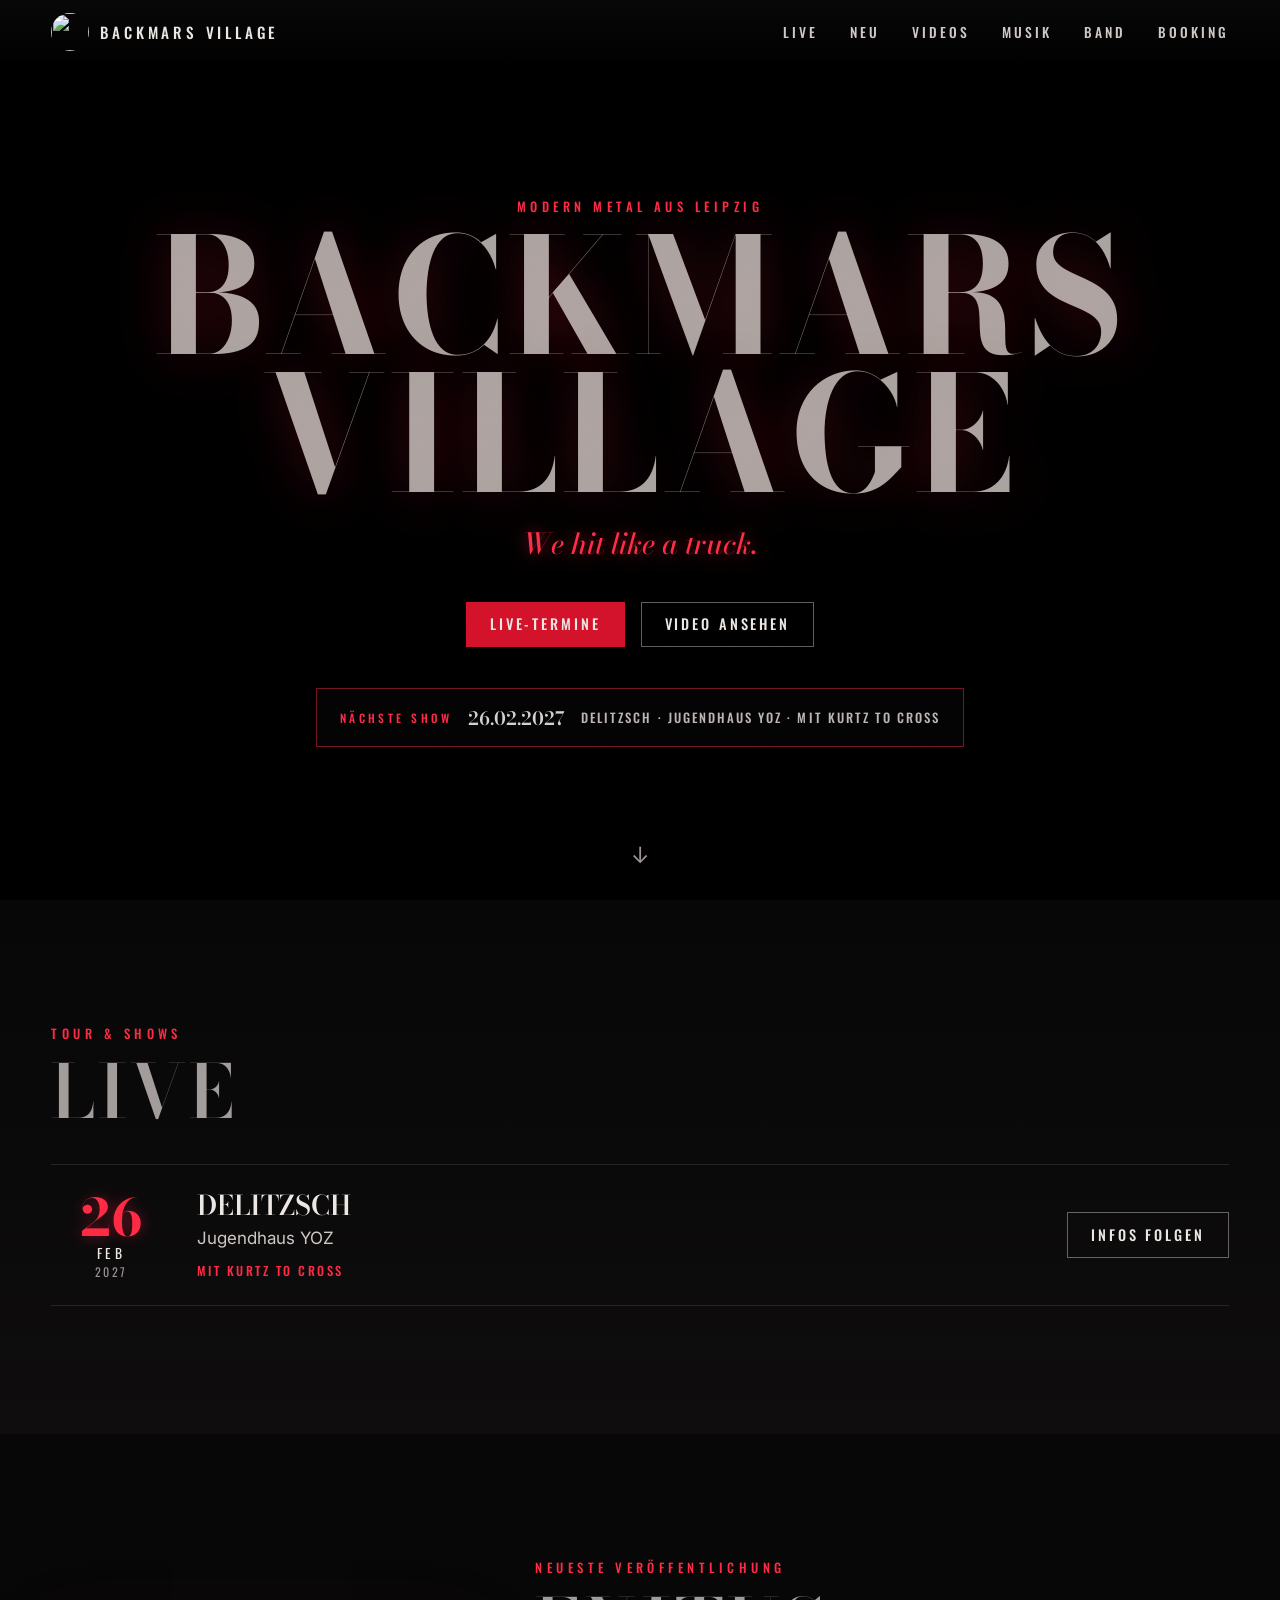
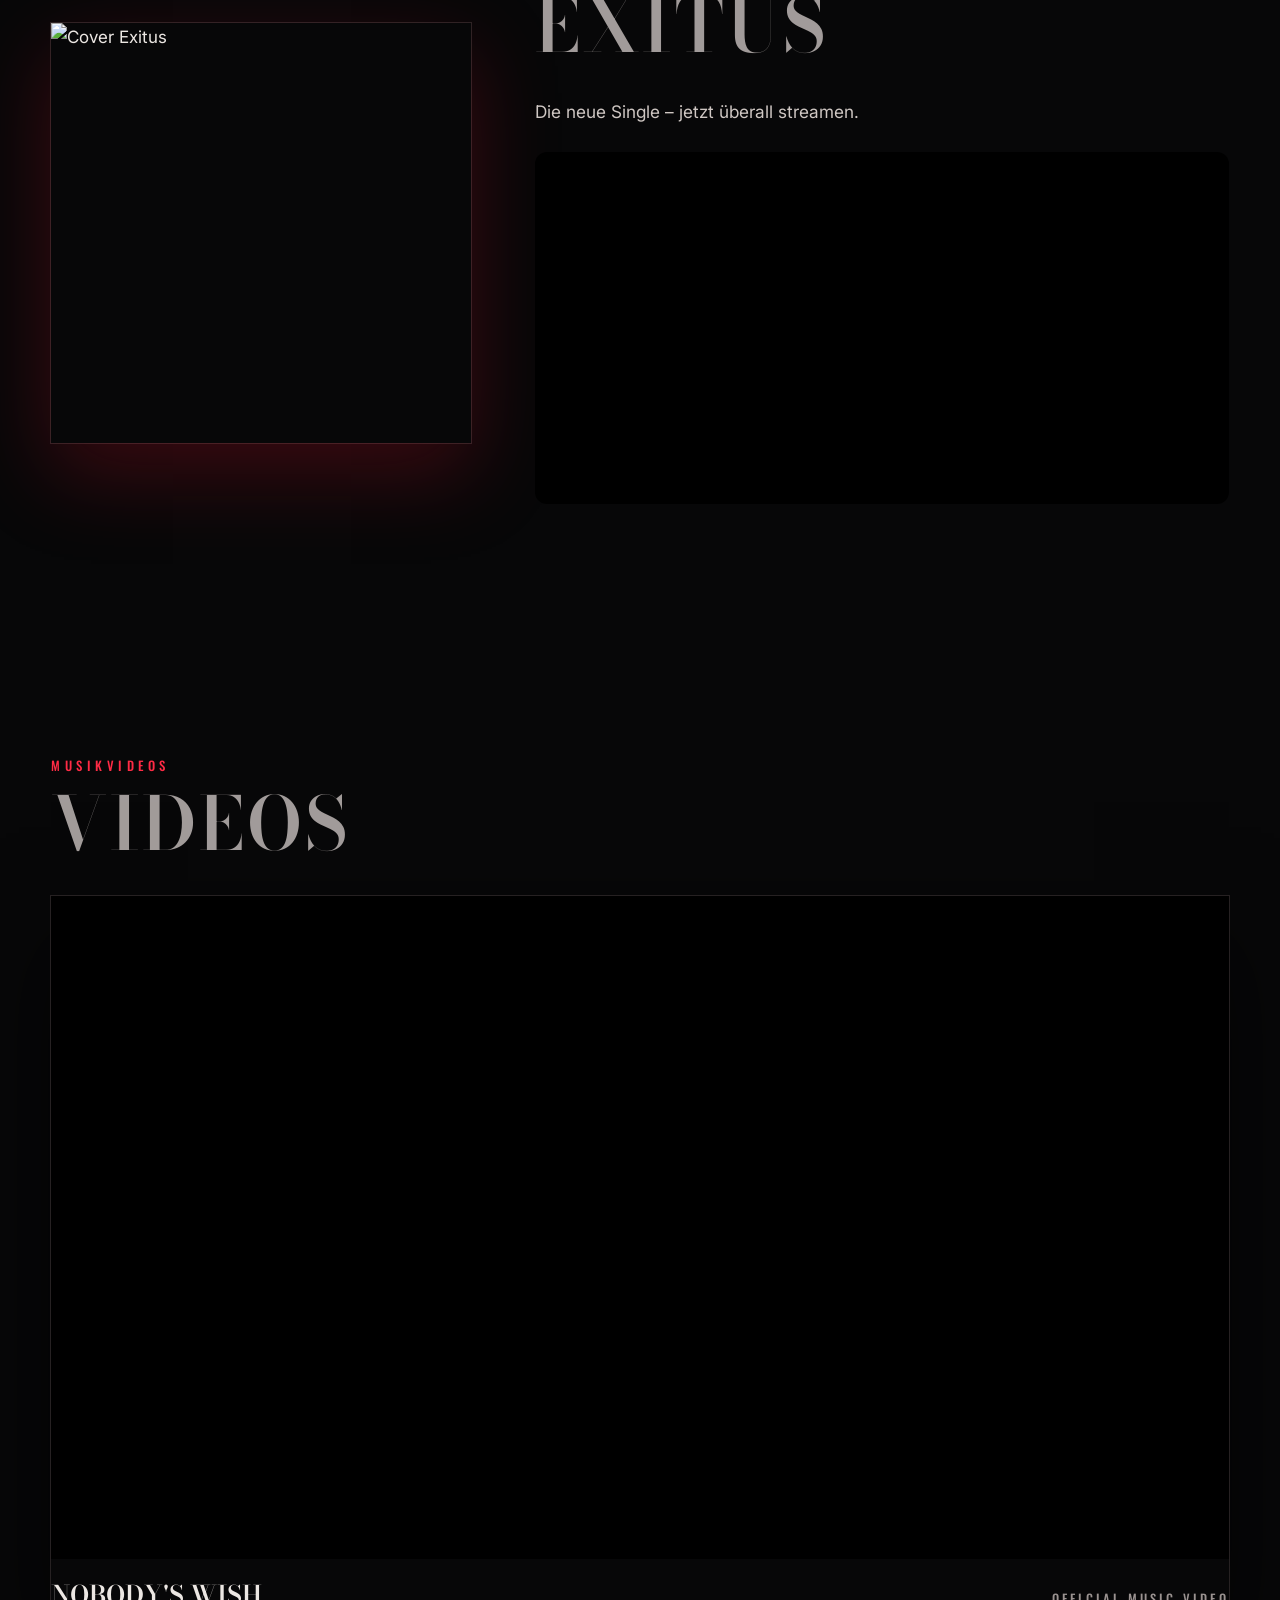
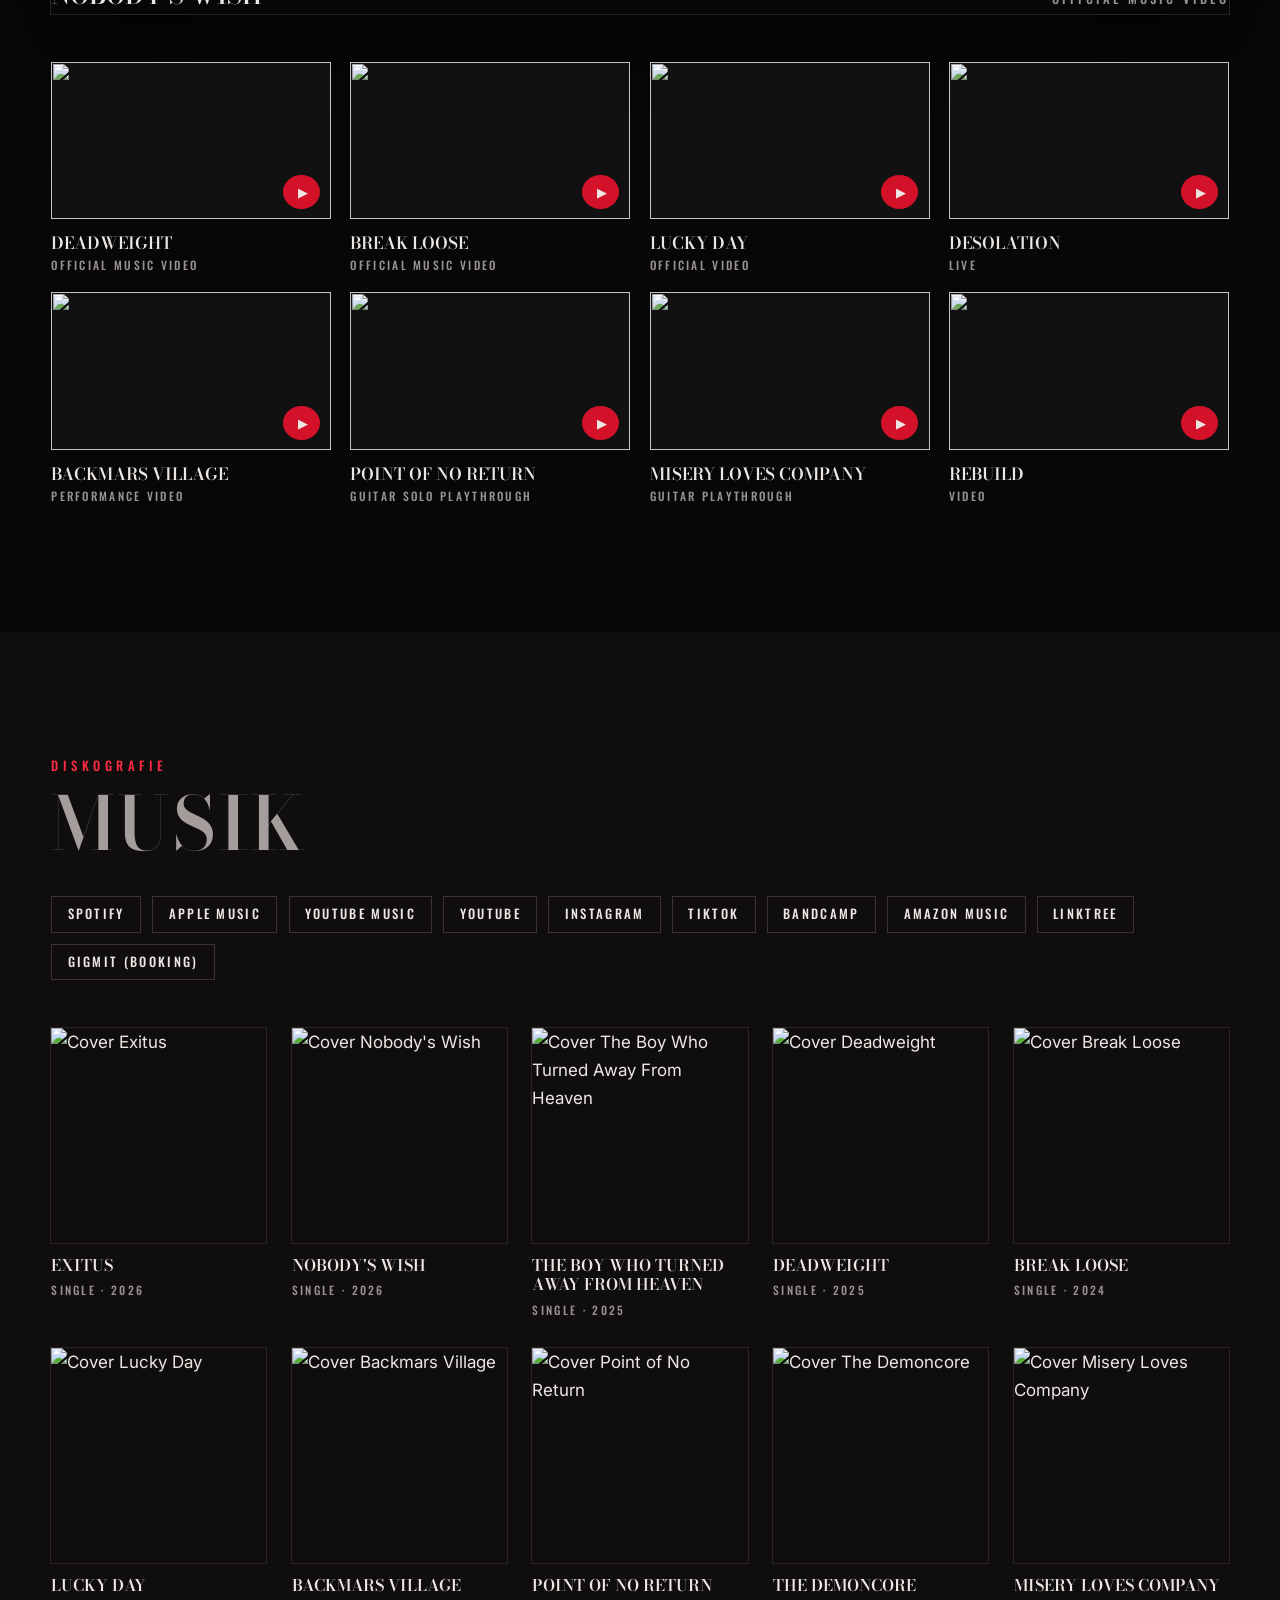
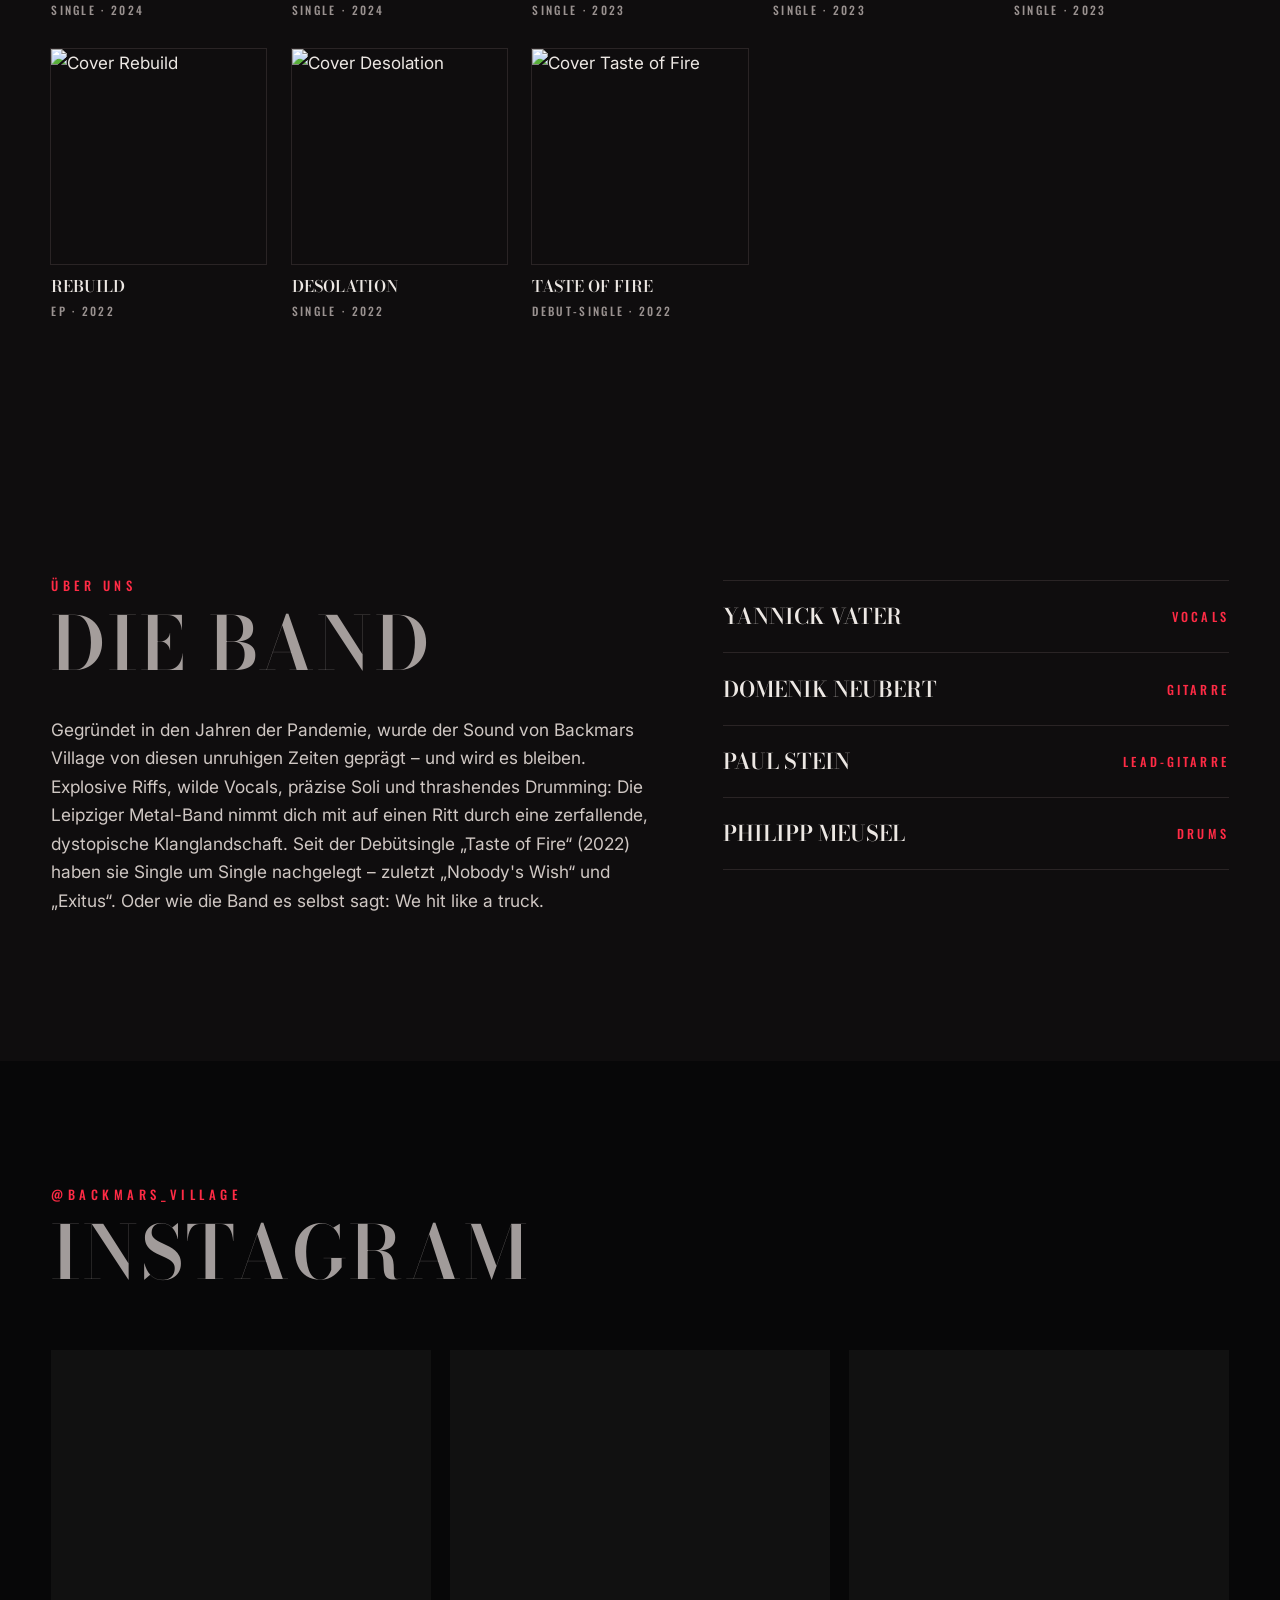
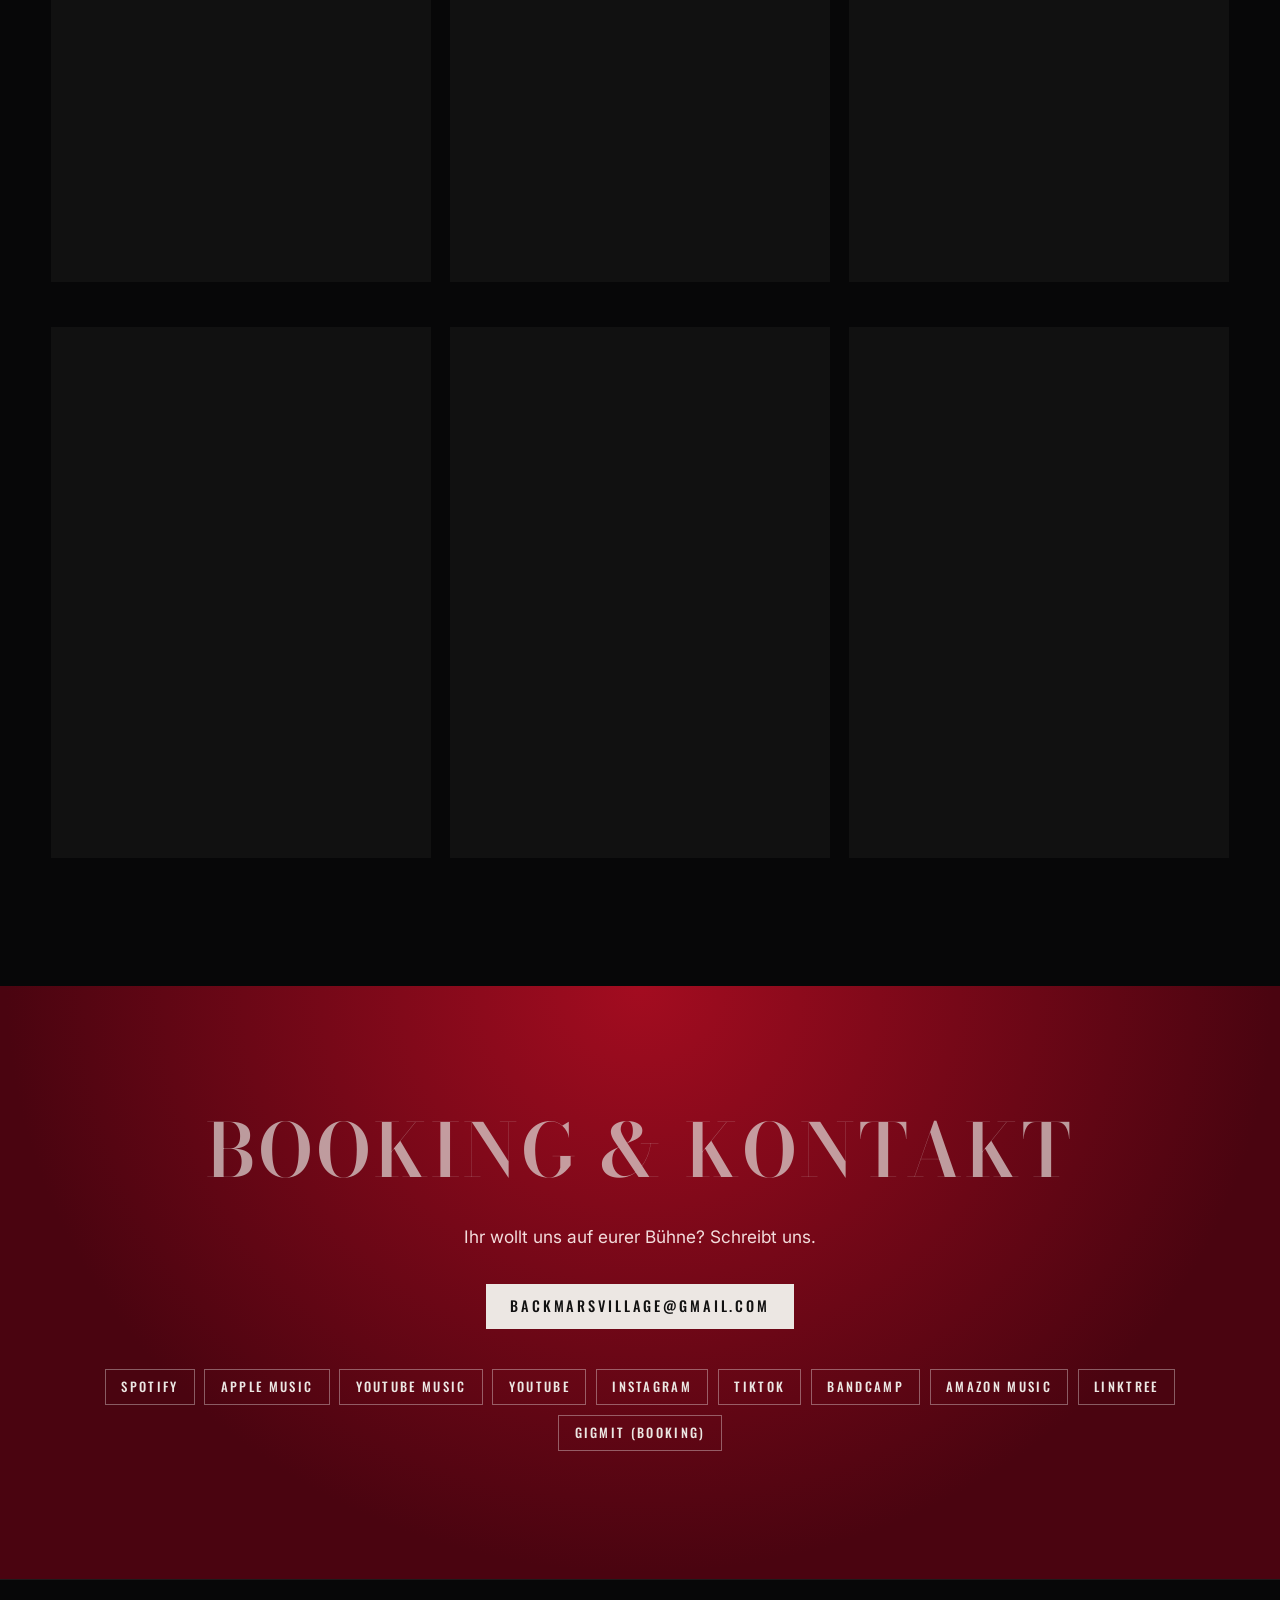
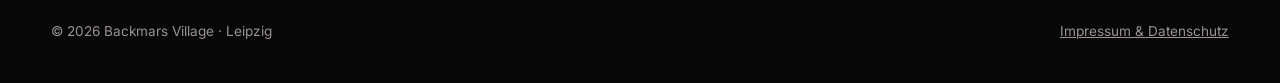
==== index.html @ e8e2b0ca "Add files via upload" ====
<!DOCTYPE html>
<html lang="de">
<head>
  <meta charset="utf-8">
  <meta name="viewport" content="width=device-width, initial-scale=1">
  <title>Backmars Village – Modern Metal aus Leipzig</title>
  <meta name="description" content="Backmars Village – Modern Metal aus Leipzig. We hit like a truck. Musikvideos, Releases, Live-Termine und Booking.">
  <meta property="og:title" content="Backmars Village">
  <meta property="og:description" content="Modern Metal aus Leipzig. We hit like a truck.">
  <meta property="og:image" content="https://yt3.googleusercontent.com/YMLCNMKagXBMim_LvCL8J1KTx3ytKQsGybLHw1BsVdav78mdAVt9VQNSNu-TTW_av2dIZlkc=w1280-k-c0xffffffff-no-nd-rj">
  <meta name="theme-color" content="#070708">
  <link rel="icon" href="https://yt3.googleusercontent.com/WmlIJMH4s2DI4sU5pfPwK8xTrJpig3Y0DQm3TYFIp1LH9LFID8PJZ20zvvWQBUx20yuYqFH3Pw=s64-c-k-c0x00ffffff-no-rj">
  <link rel="preconnect" href="https://fonts.googleapis.com">
  <link rel="preconnect" href="https://fonts.gstatic.com" crossorigin>
  <link href="https://fonts.googleapis.com/css2?family=Bodoni+Moda:ital,opsz,wght@0,6..96,400..900;1,6..96,400..700&family=Oswald:wght@400;500;600&family=Inter:wght@400;500;600&display=swap" rel="stylesheet">
  <link rel="stylesheet" href="styles.css">
</head>
<body>
  <div class="grain" aria-hidden="true"></div>

  <header class="nav" id="top">
    <a href="#top" class="nav__brand" aria-label="Backmars Village – nach oben">
      <img data-bind-src="logo" alt="" class="nav__logo">
      <span>Backmars Village</span>
    </a>
    <button class="nav__toggle" aria-label="Menü" aria-expanded="false">☰</button>
    <nav class="nav__links">
      <a href="#live">Live</a>
      <a href="#release">Neu</a>
      <a href="#videos">Videos</a>
      <a href="#musik">Musik</a>
      <a href="#band">Band</a>
      <a href="#kontakt">Booking</a>
    </nav>
  </header>

  <section class="hero">
    <div class="hero__bg" id="heroBg"></div>
    <div class="hero__inner">
      <p class="eyebrow" data-bind="subline">Modern Metal aus Leipzig</p>
      <h1 class="hero__title">Backmars<br>Village</h1>
      <p class="hero__tag" data-bind="tagline">We hit like a truck.</p>
      <div class="hero__cta">
        <a href="#live" class="btn btn--red">Live-Termine</a>
        <a href="#videos" class="btn btn--ghost">Video ansehen</a>
      </div>
      <a href="#live" class="next-gig" id="nextGig" hidden></a>
    </div>
    <a href="#live" class="hero__scroll" aria-label="Weiter">↓</a>
  </section>

  <section class="section section--live" id="live">
    <div class="wrap">
      <p class="eyebrow">Tour &amp; Shows</p>
      <h2 class="h2">Live</h2>
      <div class="gigs" id="gigs"></div>
      <details class="past" id="pastWrap" hidden>
        <summary>Vergangene Shows</summary>
        <div class="gigs gigs--past" id="pastGigs"></div>
      </details>
    </div>
  </section>

  <section class="section release" id="release">
    <div class="wrap release__grid">
      <img class="release__cover" id="relCover" alt="">
      <div>
        <p class="eyebrow">Neueste Veröffentlichung</p>
        <h2 class="h2" id="relTitle"></h2>
        <p class="lead" id="relText"></p>
        <div class="embed embed--spotify" id="relEmbed"></div>
      </div>
    </div>
  </section>

  <section class="section" id="videos">
    <div class="wrap">
      <p class="eyebrow">Musikvideos</p>
      <h2 class="h2">Videos</h2>
      <div class="video-feature" id="videoFeature"></div>
      <div class="video-grid" id="videoGrid"></div>
    </div>
  </section>

  <section class="section section--dark" id="musik">
    <div class="wrap">
      <p class="eyebrow">Diskografie</p>
      <h2 class="h2">Musik</h2>
      <div class="platforms" id="platforms"></div>
      <div class="release-grid" id="releaseGrid"></div>
    </div>
  </section>

  <section class="section section--dark" id="band">
    <div class="wrap band">
      <div>
        <p class="eyebrow">Über uns</p>
        <h2 class="h2">Die Band</h2>
        <p class="lead" data-bind="bio"></p>
      </div>
      <ul class="members" id="members"></ul>
    </div>
  </section>

  <section class="section" id="insta">
    <div class="wrap">
      <p class="eyebrow">@backmars_village</p>
      <h2 class="h2">Instagram</h2>
      <div class="insta-grid" id="instaGrid"></div>
    </div>
  </section>

  <section class="section section--red" id="kontakt">
    <div class="wrap contact">
      <h2 class="h2">Booking &amp; Kontakt</h2>
      <p class="lead">Ihr wollt uns auf eurer Bühne? Schreibt uns.</p>
      <a class="btn btn--light" id="mailBtn" href="#">E-Mail schreiben</a>
      <div class="socials" id="socials"></div>
    </div>
  </section>

  <footer class="footer">
    <p>© <span id="year"></span> Backmars Village · Leipzig</p>
    <p><a href="#" id="impressumLink">Impressum &amp; Datenschutz</a></p>
  </footer>

  <dialog id="impressum" class="dialog">
    <h2 class="h3">Impressum</h2>
    <div id="impressumText" class="pre"></div>
    <h2 class="h3">Datenschutz</h2>
    <p>Diese Website wird über GitHub Pages bereitgestellt (GitHub Inc.). Beim Aufruf verarbeitet GitHub technisch notwendige Daten wie deine IP-Adresse. Schriftarten werden von Google Fonts geladen. Die Seite bindet Inhalte von YouTube (erweiterter Datenschutzmodus), Spotify und Instagram ein; beim Aufruf werden dabei Daten (z. B. IP-Adresse) an diese Anbieter übertragen.</p>
    <form method="dialog"><button class="btn btn--red">Schließen</button></form>
  </dialog>

  <script src="app.js"></script>
</body>
</html>
---- styles.css ----
:root{
  --bg:#070708; --bg2:#0f0d0e; --ink:#ece7e3; --mute:#9a9290;
  --red:#d3122a; --neon:#ff2b45; --blood:#7a0614; --violet:#8b3cff;
  --serif:"Bodoni Moda","Didot",Georgia,serif;
  --cond:"Oswald","Arial Narrow",sans-serif;
  --sans:"Inter",system-ui,sans-serif;
}
*{box-sizing:border-box}
html{scroll-behavior:smooth}
body{margin:0;background:var(--bg);color:var(--ink);font:400 17px/1.65 var(--sans);-webkit-font-smoothing:antialiased}
img{max-width:100%;display:block}
a{color:inherit}
.wrap{width:min(1180px,92vw);margin:0 auto}
.grain{position:fixed;inset:0;pointer-events:none;z-index:50;opacity:.07;mix-blend-mode:overlay;
  background-image:url("data:image/svg+xml,%3Csvg xmlns='http://www.w3.org/2000/svg' width='160' height='160'%3E%3Cfilter id='n'%3E%3CfeTurbulence type='fractalNoise' baseFrequency='.9' numOctaves='3' stitchTiles='stitch'/%3E%3C/filter%3E%3Crect width='100%25' height='100%25' filter='url(%23n)'/%3E%3C/svg%3E")}

/* type */
.eyebrow{font:500 .8rem/1 var(--cond);letter-spacing:.35em;text-transform:uppercase;color:var(--neon);margin:0 0 .9rem}
.h2{font:600 clamp(2.4rem,6vw,4.6rem)/1 var(--serif);text-transform:uppercase;letter-spacing:.04em;margin:0 0 2.2rem;color:rgba(222,214,210,.72)}
.h3{font:600 1.6rem/1.1 var(--serif);text-transform:uppercase;margin:1.2rem 0 .6rem}
.lead{color:#cfc7c3;font-size:1.08rem;max-width:62ch}

/* buttons */
.btn{display:inline-flex;align-items:center;gap:.5em;font:500 .9rem/1 var(--cond);letter-spacing:.2em;text-transform:uppercase;
  padding:1em 1.6em;border:1px solid transparent;text-decoration:none;cursor:pointer;transition:.25s;background:none;color:var(--ink)}
.btn--red{background:var(--red);box-shadow:0 0 0 rgba(255,43,69,0)}
.btn--red:hover{background:var(--neon);box-shadow:0 0 28px rgba(255,43,69,.55)}
.btn--ghost{border-color:rgba(236,231,227,.4)}
.btn--ghost:hover{border-color:var(--neon);color:var(--neon)}
.btn--light{background:var(--ink);color:#111}
.btn--light:hover{background:#fff}

/* nav */
.nav{position:fixed;top:0;left:0;right:0;z-index:40;display:flex;align-items:center;justify-content:space-between;
  padding:.8rem 4vw;background:linear-gradient(#070708ee,#07070800);transition:background .3s}
.nav.scrolled{background:#070708f2;border-bottom:1px solid #1d1a1b}
.nav__brand{display:flex;align-items:center;gap:.7rem;text-decoration:none;font:500 .95rem var(--cond);letter-spacing:.25em;text-transform:uppercase}
.nav__logo{width:38px;height:38px;border-radius:50%}
.nav__links{display:flex;gap:2rem}
.nav__links a{font:500 .85rem var(--cond);letter-spacing:.22em;text-transform:uppercase;text-decoration:none;color:#cfc7c3;transition:.2s}
.nav__links a:hover{color:var(--neon);text-shadow:0 0 12px var(--neon)}
.nav__toggle{display:none;background:none;border:0;color:var(--ink);font-size:1.6rem;cursor:pointer}
@media (max-width:820px){
  .nav__toggle{display:block}
  .nav__links{position:absolute;top:100%;left:0;right:0;flex-direction:column;gap:0;background:#070708f8;display:none;border-bottom:1px solid #222}
  .nav__links.open{display:flex}
  .nav__links a{padding:1rem 4vw;border-top:1px solid #1a1718}
}

/* hero */
.hero{position:relative;min-height:100svh;display:grid;place-items:center;text-align:center;overflow:hidden}
.hero__bg{position:absolute;inset:-4%;background:#000 center 35%/cover no-repeat;filter:saturate(1.15) contrast(1.1) brightness(1.15);transform:scale(1.04);animation:drift 22s ease-in-out infinite alternate}
.hero__bg::after{content:"";position:absolute;inset:0;background:
  radial-gradient(ellipse at center,rgba(7,7,8,.15) 0%,rgba(7,7,8,.6) 70%,#070708 100%),
  linear-gradient(180deg,rgba(7,7,8,.2) 0%,rgba(7,7,8,0) 40%,rgba(7,7,8,.85) 100%)}
@keyframes drift{to{transform:scale(1.12) translate(-1.5%,-1%)}}
.hero__inner{position:relative;padding:7rem 1rem 4rem}
.hero__logo{width:clamp(110px,16vw,170px);margin:0 auto 1.6rem;border-radius:50%;
  filter:drop-shadow(0 0 22px rgba(255,43,69,.7));animation:flicker 6s infinite}
@keyframes flicker{0%,92%,100%{opacity:1}93%{opacity:.55}94%{opacity:1}96%{opacity:.7}97%{opacity:1}}
.hero__title{font:700 clamp(3.4rem,13vw,10rem)/.86 var(--serif);text-transform:uppercase;letter-spacing:.02em;margin:0;
  color:rgba(226,218,214,.74);text-shadow:0 0 50px rgba(211,18,42,.28)}
.next-gig{display:inline-flex;flex-wrap:wrap;justify-content:center;align-items:center;gap:.4rem 1rem;margin-top:2.6rem;padding:.9rem 1.4rem;
  text-decoration:none;border:1px solid rgba(255,43,69,.45);background:rgba(7,7,8,.55);backdrop-filter:blur(6px);transition:.25s}
.next-gig:hover{border-color:var(--neon);box-shadow:0 0 24px rgba(255,43,69,.35)}
.next-gig__label{font:500 .72rem var(--cond);letter-spacing:.3em;text-transform:uppercase;color:var(--neon)}
.next-gig__date{font:600 1.15rem var(--serif);color:rgba(236,231,227,.9)}
.next-gig__where{font:500 .8rem var(--cond);letter-spacing:.16em;text-transform:uppercase;color:#bdb4b1}
.section--live{background:linear-gradient(180deg,#070708,#0f0d0e)}
.hero__tag{font:italic 500 clamp(1.2rem,2.6vw,1.8rem) var(--serif);color:var(--neon);margin:1.2rem 0 2.2rem;text-shadow:0 0 18px rgba(255,43,69,.6)}
.hero__cta{display:flex;gap:1rem;justify-content:center;flex-wrap:wrap}
.hero__scroll{position:absolute;bottom:1.6rem;left:50%;transform:translateX(-50%);text-decoration:none;font-size:1.4rem;color:var(--mute);animation:bob 2s infinite}
@keyframes bob{50%{transform:translate(-50%,8px)}}

/* sections */
.section{padding:clamp(5rem,10vw,8rem) 0;position:relative}
.section--dark{background:var(--bg2)}
.section--red{background:radial-gradient(ellipse at top,#a30c20,#4a0410 70%);text-align:center}
.section--red .lead{margin:0 auto 2rem;color:#f3dcdc}

/* release */
.release__grid{display:grid;grid-template-columns:minmax(220px,420px) 1fr;gap:clamp(2rem,5vw,4.5rem);align-items:center}
.release__cover{width:100%;aspect-ratio:1;object-fit:cover;box-shadow:0 30px 80px rgba(211,18,42,.25),0 0 0 1px #2a2425}
@media (max-width:820px){.release__grid{grid-template-columns:1fr}}

/* embeds + consent placeholders */
.embed{position:relative;width:100%;background:#000;overflow:hidden;margin-top:1.6rem}
.embed iframe{position:absolute;inset:0;width:100%;height:100%;border:0}
.embed--video{aspect-ratio:16/9;margin-top:0}
.embed--spotify{height:352px;border-radius:12px}
.embed--insta{aspect-ratio:4/5.6;background:#111}
.ph{position:absolute;inset:0;display:flex;flex-direction:column;align-items:center;justify-content:center;gap:.8rem;cursor:pointer;
  background:#0b0a0a center/cover no-repeat;text-align:center;padding:1rem;border:0;color:var(--ink);width:100%}
.ph::before{content:"";position:absolute;inset:0;background:linear-gradient(180deg,rgba(0,0,0,.15),rgba(0,0,0,.75))}
.ph > *{position:relative}
.ph__play{width:76px;height:76px;border-radius:50%;background:var(--red);display:grid;place-items:center;font-size:1.6rem;
  box-shadow:0 0 0 0 rgba(255,43,69,.6);transition:.25s;padding-left:6px}
.ph:hover .ph__play{background:var(--neon);box-shadow:0 0 0 14px rgba(255,43,69,.12),0 0 30px rgba(255,43,69,.7)}
.ph__note{font-size:.72rem;color:#bdb4b1;max-width:36ch}
.ph__label{font:500 .85rem var(--cond);letter-spacing:.2em;text-transform:uppercase}

/* videos */
.video-feature{margin-bottom:1.4rem;box-shadow:0 0 0 1px #262122,0 40px 90px rgba(0,0,0,.6)}
.video-feature__cap{display:flex;justify-content:space-between;align-items:baseline;padding:1rem 0 0;gap:1rem;flex-wrap:wrap}
.video-feature__cap b{font:600 1.6rem var(--serif);text-transform:uppercase}
.video-feature__cap span{font:500 .8rem var(--cond);letter-spacing:.25em;text-transform:uppercase;color:var(--mute)}
.video-grid{display:grid;grid-template-columns:repeat(auto-fill,minmax(250px,1fr));gap:1.2rem;margin-top:3rem}
.vcard{background:none;border:0;padding:0;text-align:left;color:var(--ink);cursor:pointer}
.vcard__img{position:relative;aspect-ratio:16/9;overflow:hidden;background:#111}
.vcard__img img{width:100%;height:100%;object-fit:cover;transition:transform .5s,filter .5s;filter:grayscale(.35) contrast(1.05)}
.vcard:hover .vcard__img img{transform:scale(1.06);filter:none}
.vcard__img::after{content:"▶";position:absolute;right:.7rem;bottom:.6rem;width:34px;height:34px;border-radius:50%;background:var(--red);display:grid;place-items:center;font-size:.8rem;padding-left:3px}
.vcard b{display:block;font:600 1.05rem var(--serif);text-transform:uppercase;margin-top:.7rem}
.vcard small{font:500 .72rem var(--cond);letter-spacing:.2em;text-transform:uppercase;color:var(--mute)}

/* platforms + releases */
.platforms{display:flex;flex-wrap:wrap;gap:.7rem;margin-bottom:3rem}
.chip{font:500 .8rem/1 var(--cond);letter-spacing:.18em;text-transform:uppercase;padding:.85em 1.2em;border:1px solid #3a3233;text-decoration:none;transition:.2s}
.chip:hover{border-color:var(--neon);color:var(--neon);box-shadow:0 0 16px rgba(255,43,69,.25)}
.release-grid{display:grid;grid-template-columns:repeat(auto-fill,minmax(180px,1fr));gap:1.6rem}
.rcard{text-decoration:none}
.rcard img{width:100%;aspect-ratio:1;object-fit:cover;transition:.35s;box-shadow:0 0 0 1px #2a2425}
.rcard:hover img{transform:translateY(-6px);box-shadow:0 18px 40px rgba(211,18,42,.3),0 0 0 1px var(--red)}
.rcard b{display:block;font:600 1rem/1.2 var(--serif);text-transform:uppercase;margin-top:.8rem}
.rcard small{font:500 .72rem var(--cond);letter-spacing:.2em;text-transform:uppercase;color:var(--mute)}

/* gigs */
.gigs{display:flex;flex-direction:column;border-top:1px solid #2a2425}
.gig{display:grid;grid-template-columns:120px 1fr auto;gap:1.6rem;align-items:center;padding:1.6rem 0;border-bottom:1px solid #2a2425;transition:background .2s}
.gig:hover{background:linear-gradient(90deg,rgba(211,18,42,.08),transparent)}
.gig__date{text-align:center;font-family:var(--cond);text-transform:uppercase;line-height:1}
.gig__date .d{display:block;font:700 3.2rem/1 var(--serif);color:var(--neon);text-shadow:0 0 14px rgba(255,43,69,.4)}
.gig__date .m{letter-spacing:.25em;font-size:.85rem}
.gig__date .y{display:block;color:var(--mute);font-size:.75rem;letter-spacing:.2em;margin-top:.3rem}
.gig__city{font:600 1.7rem/1.1 var(--serif);text-transform:uppercase;margin:0}
.gig__venue{color:#cfc7c3;margin:.25rem 0 0}
.gig__meta{color:var(--mute);font-size:.9rem;margin:.25rem 0 0}
.gig__with{font:500 .78rem var(--cond);letter-spacing:.2em;text-transform:uppercase;color:var(--neon);margin:.5rem 0 0}
.gigs--past .gig{opacity:.55;grid-template-columns:120px 1fr}
.empty{color:var(--mute);padding:2rem 0}
.past{margin-top:2.5rem}
.past summary{cursor:pointer;font:500 .85rem var(--cond);letter-spacing:.25em;text-transform:uppercase;color:var(--mute)}
@media (max-width:640px){.gig{grid-template-columns:80px 1fr}.gig .btn{grid-column:1/-1;justify-content:center}.gig__date .d{font-size:2.4rem}}

/* band */
.band{display:grid;grid-template-columns:1.2fr 1fr;gap:4rem;align-items:start}
.members{list-style:none;margin:0;padding:0;border-top:1px solid #2a2425}
.members li{display:flex;align-items:center;gap:1rem;justify-content:space-between;padding:1.2rem 0;border-bottom:1px solid #2a2425}
.members .who{display:flex;align-items:center;gap:1rem}
.members img{width:56px;height:56px;border-radius:50%;object-fit:cover;filter:grayscale(1) contrast(1.1)}
.members b{font:600 1.35rem var(--serif);text-transform:uppercase}
.members span{font:500 .78rem var(--cond);letter-spacing:.25em;text-transform:uppercase;color:var(--neon)}
@media (max-width:820px){.band{grid-template-columns:1fr;gap:2.5rem}}

/* insta */
.insta-grid{display:grid;grid-template-columns:repeat(auto-fill,minmax(300px,1fr));gap:1.2rem}

/* contact */
.socials{display:flex;flex-wrap:wrap;gap:.6rem;justify-content:center;margin-top:2.5rem}
.socials .chip{border-color:rgba(255,255,255,.35)}
.socials .chip:hover{color:#fff;border-color:#fff;box-shadow:none}

.footer{padding:2.5rem 4vw;display:flex;justify-content:space-between;flex-wrap:wrap;gap:1rem;color:var(--mute);font-size:.85rem;border-top:1px solid #1d1a1b}
.footer p{margin:0}
.dialog{background:#111;color:var(--ink);border:1px solid #333;max-width:640px;width:92vw;padding:2rem}
.dialog::backdrop{background:rgba(0,0,0,.75)}
.pre{white-space:pre-line;color:#cfc7c3}

.consent{position:fixed;left:1rem;right:1rem;bottom:1rem;z-index:60;max-width:760px;margin:0 auto;background:#121011f5;border:1px solid #3a2a2c;
  padding:1.2rem 1.4rem;display:flex;gap:1.2rem;align-items:center;flex-wrap:wrap;box-shadow:0 20px 60px rgba(0,0,0,.6);backdrop-filter:blur(8px)}
.consent p{margin:0;flex:1 1 320px;font-size:.92rem;color:#cfc7c3}
.consent div{display:flex;gap:.6rem;flex-wrap:wrap}
.consent .btn{padding:.8em 1.1em;font-size:.78rem}

.reveal{opacity:0;transform:translateY(24px);transition:opacity .8s,transform .8s}
.reveal.in{opacity:1;transform:none}
@media (prefers-reduced-motion:reduce){*{animation:none!important;transition:none!important}.reveal{opacity:1;transform:none}}
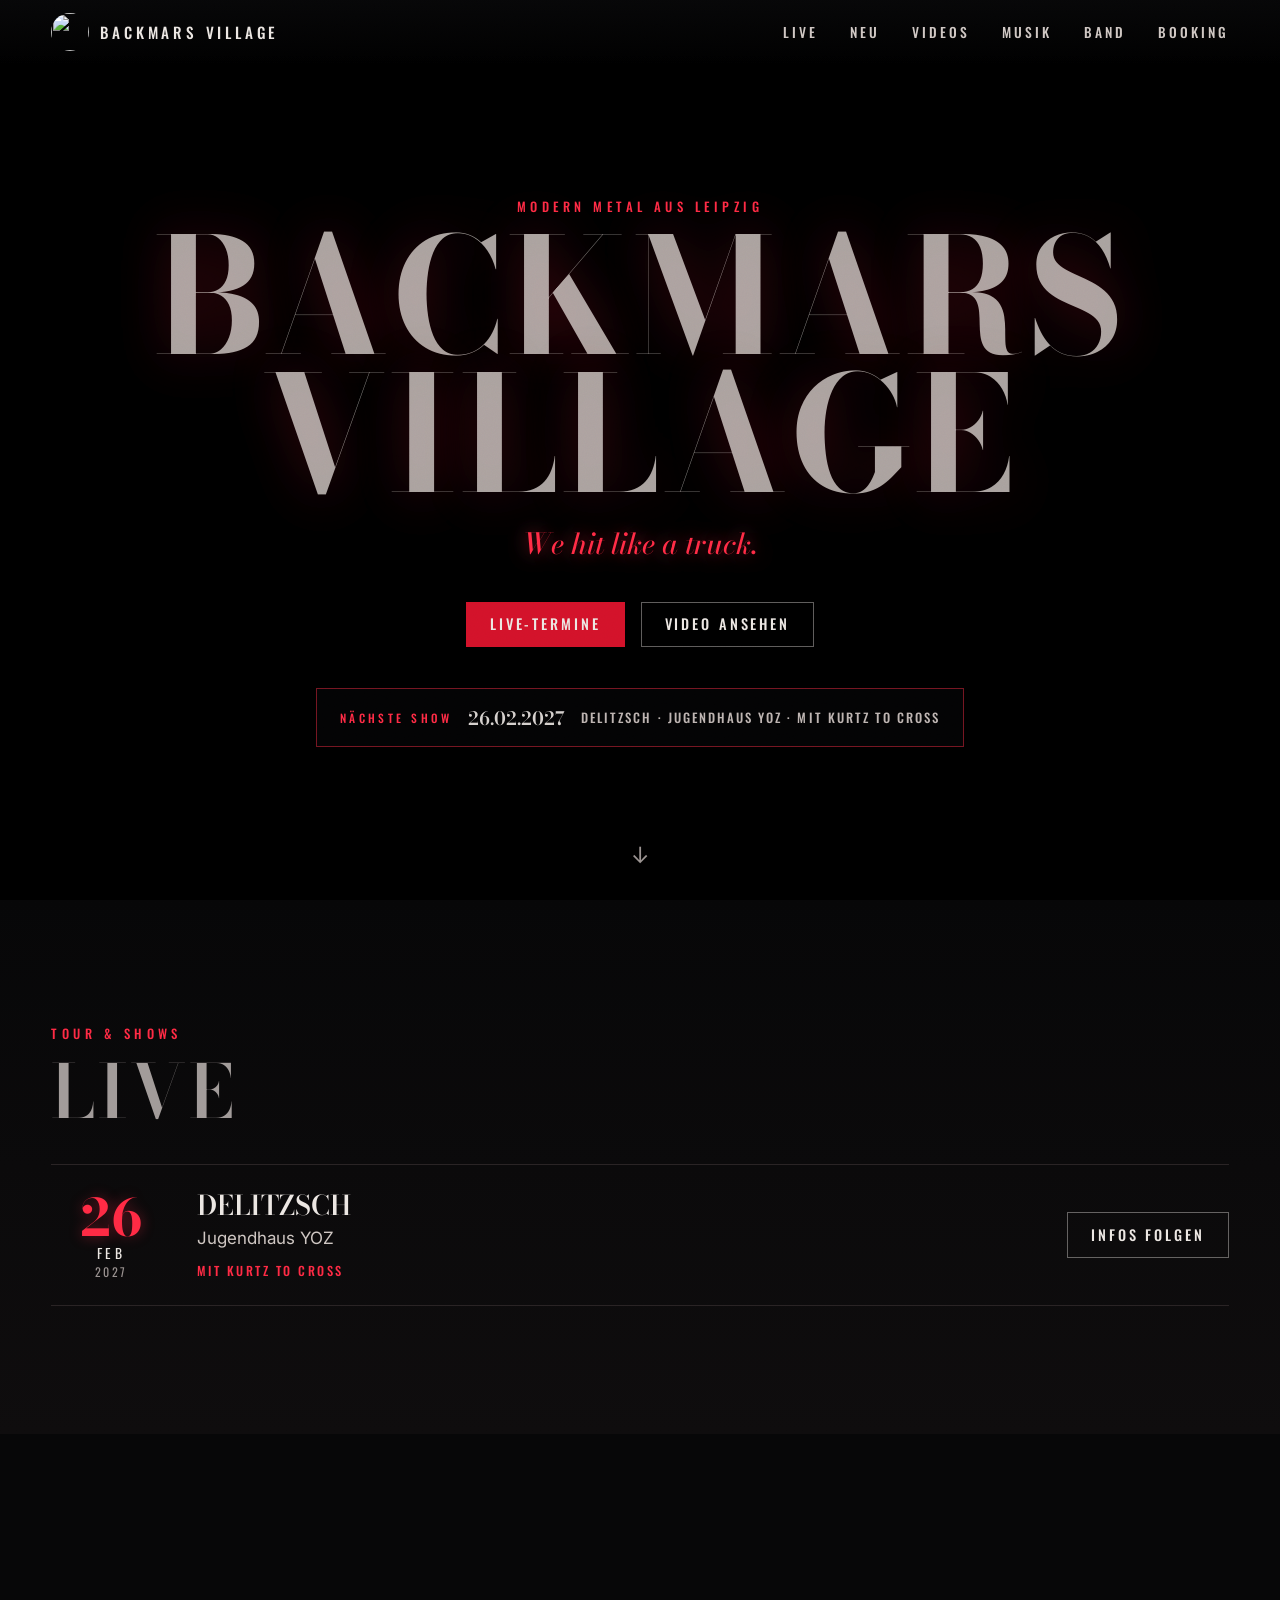
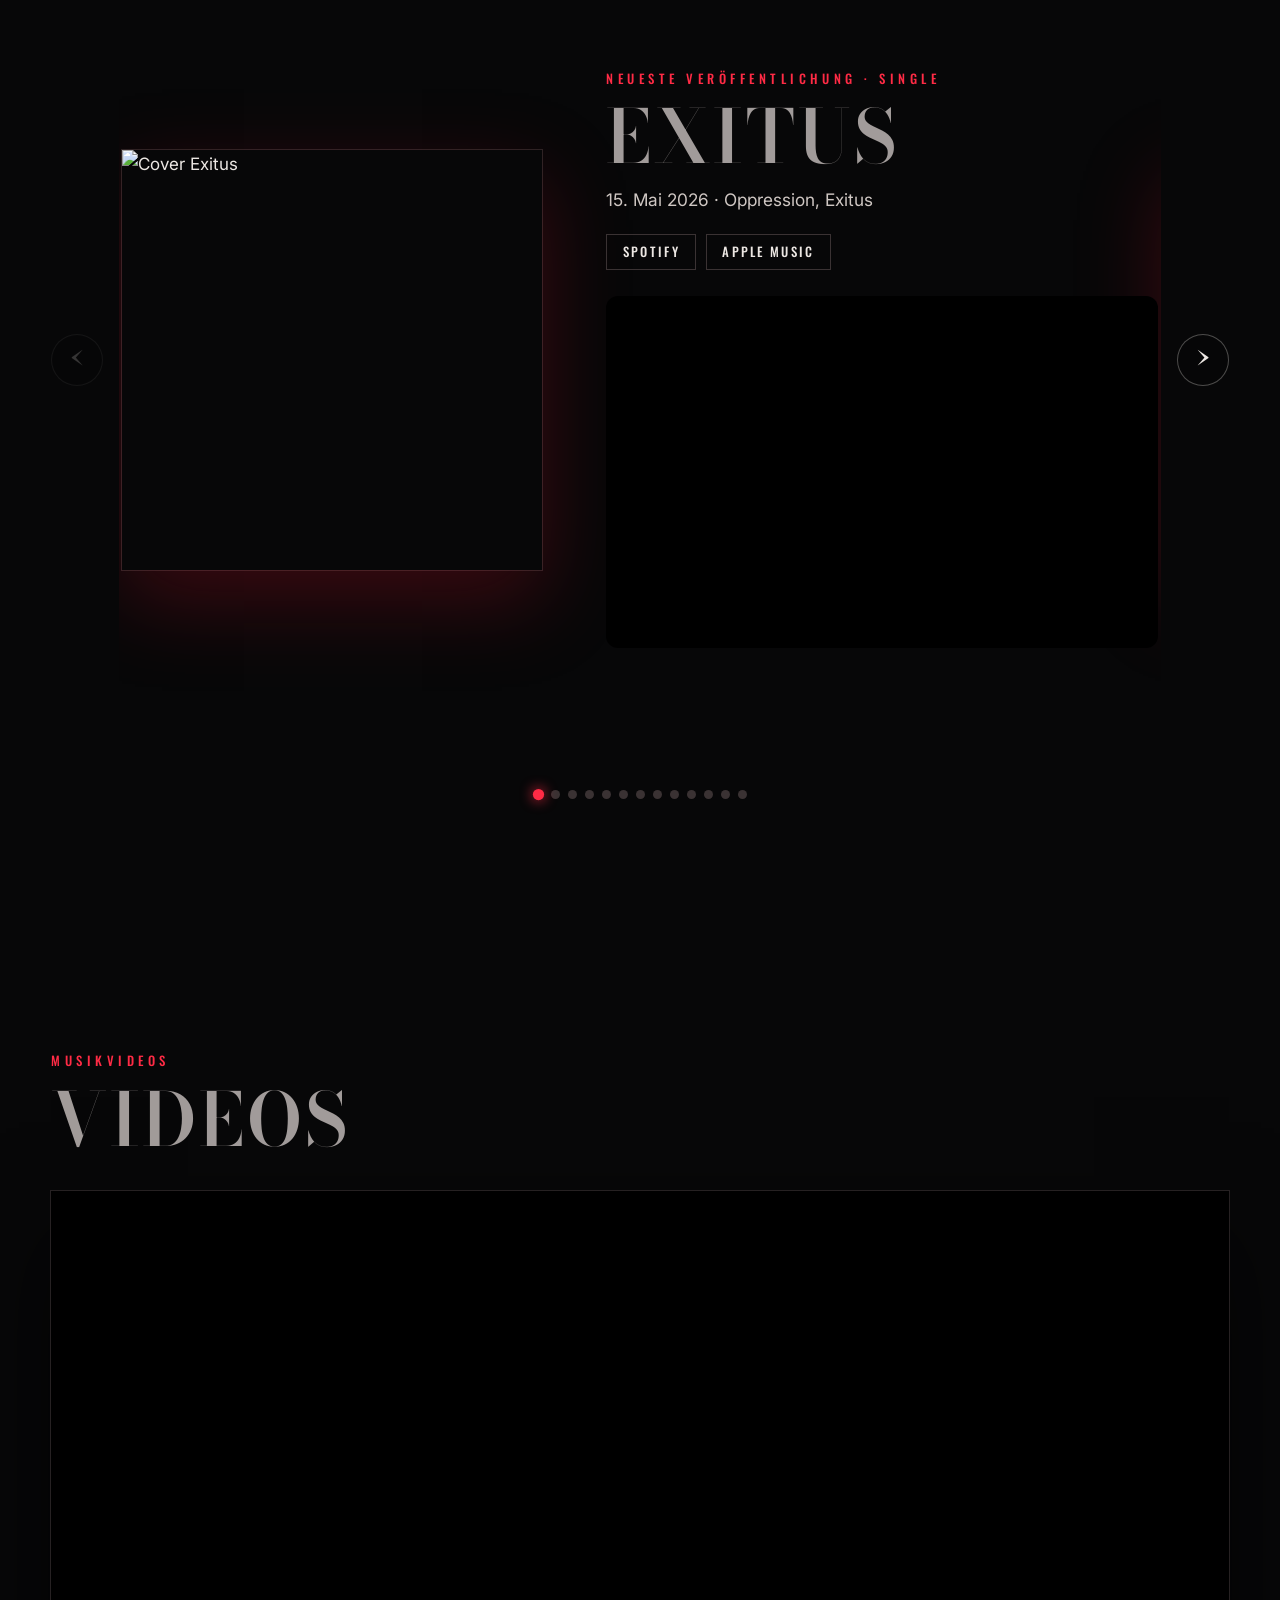
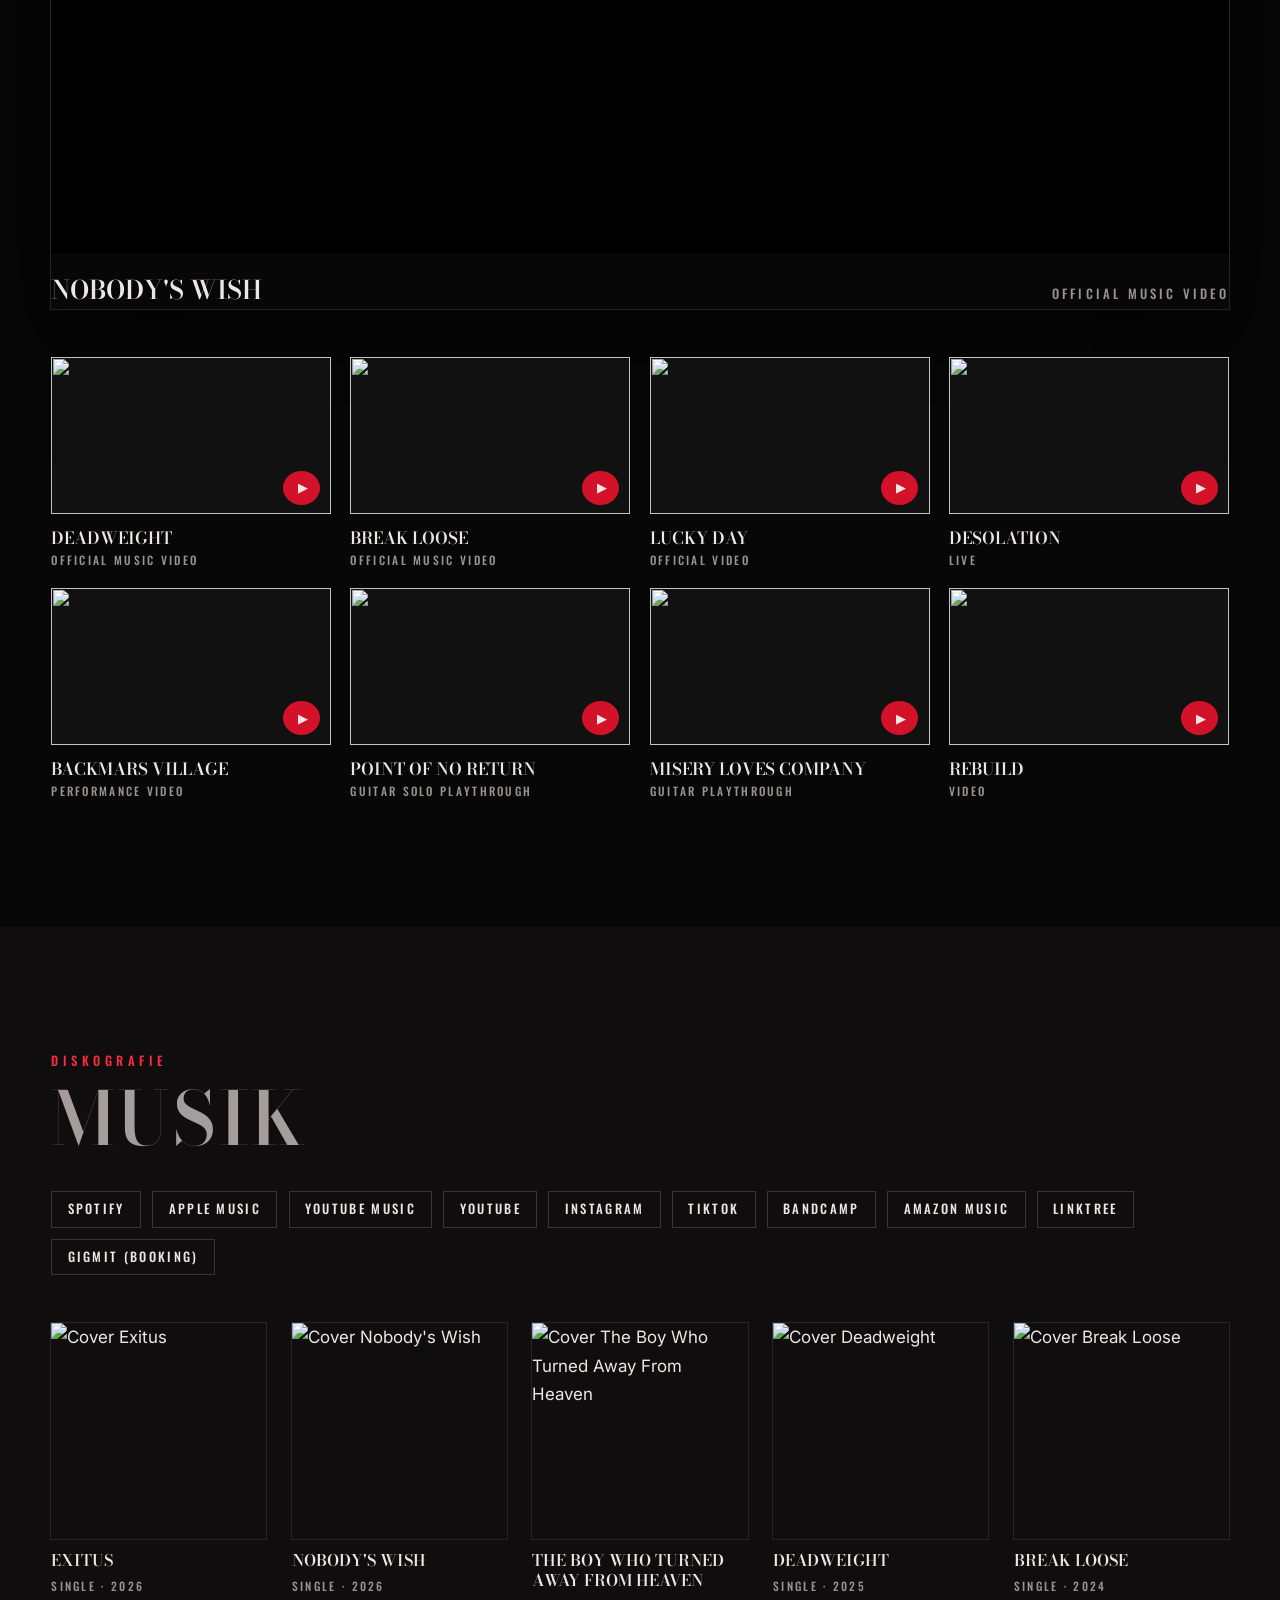
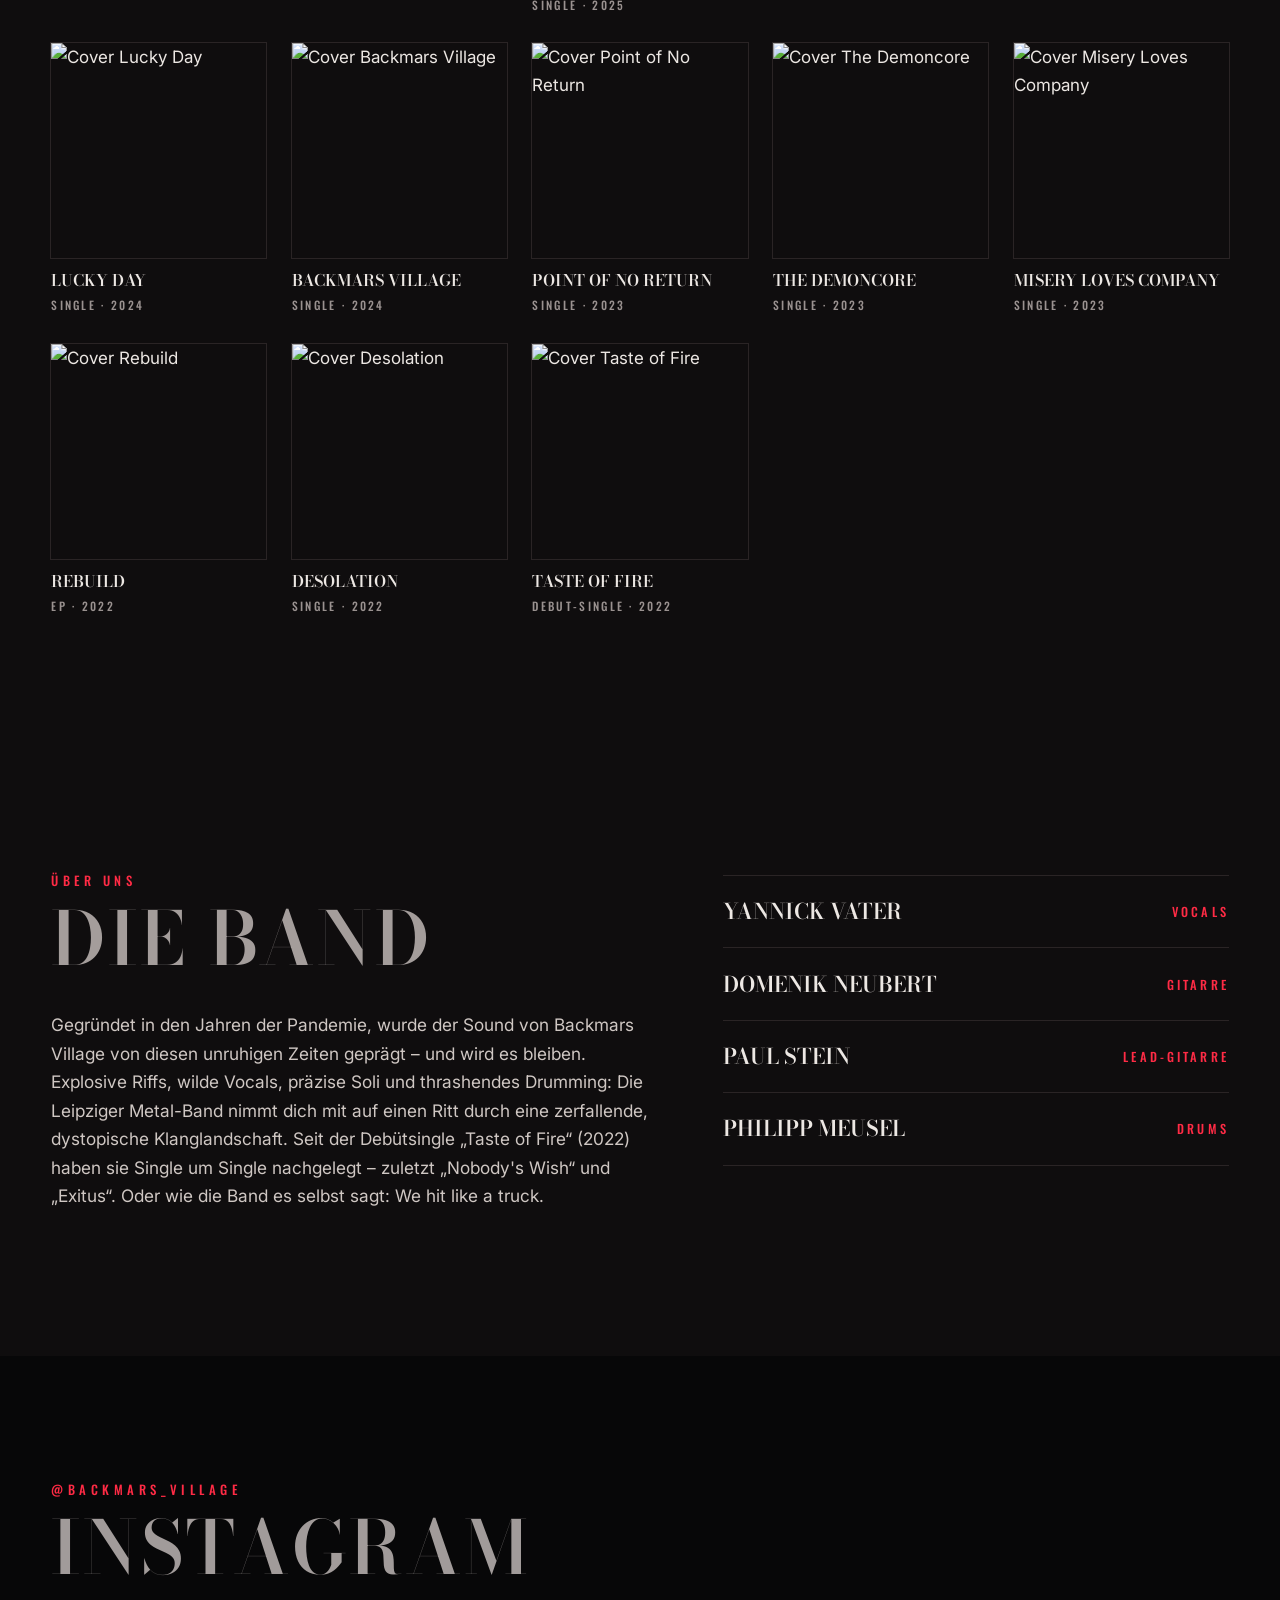
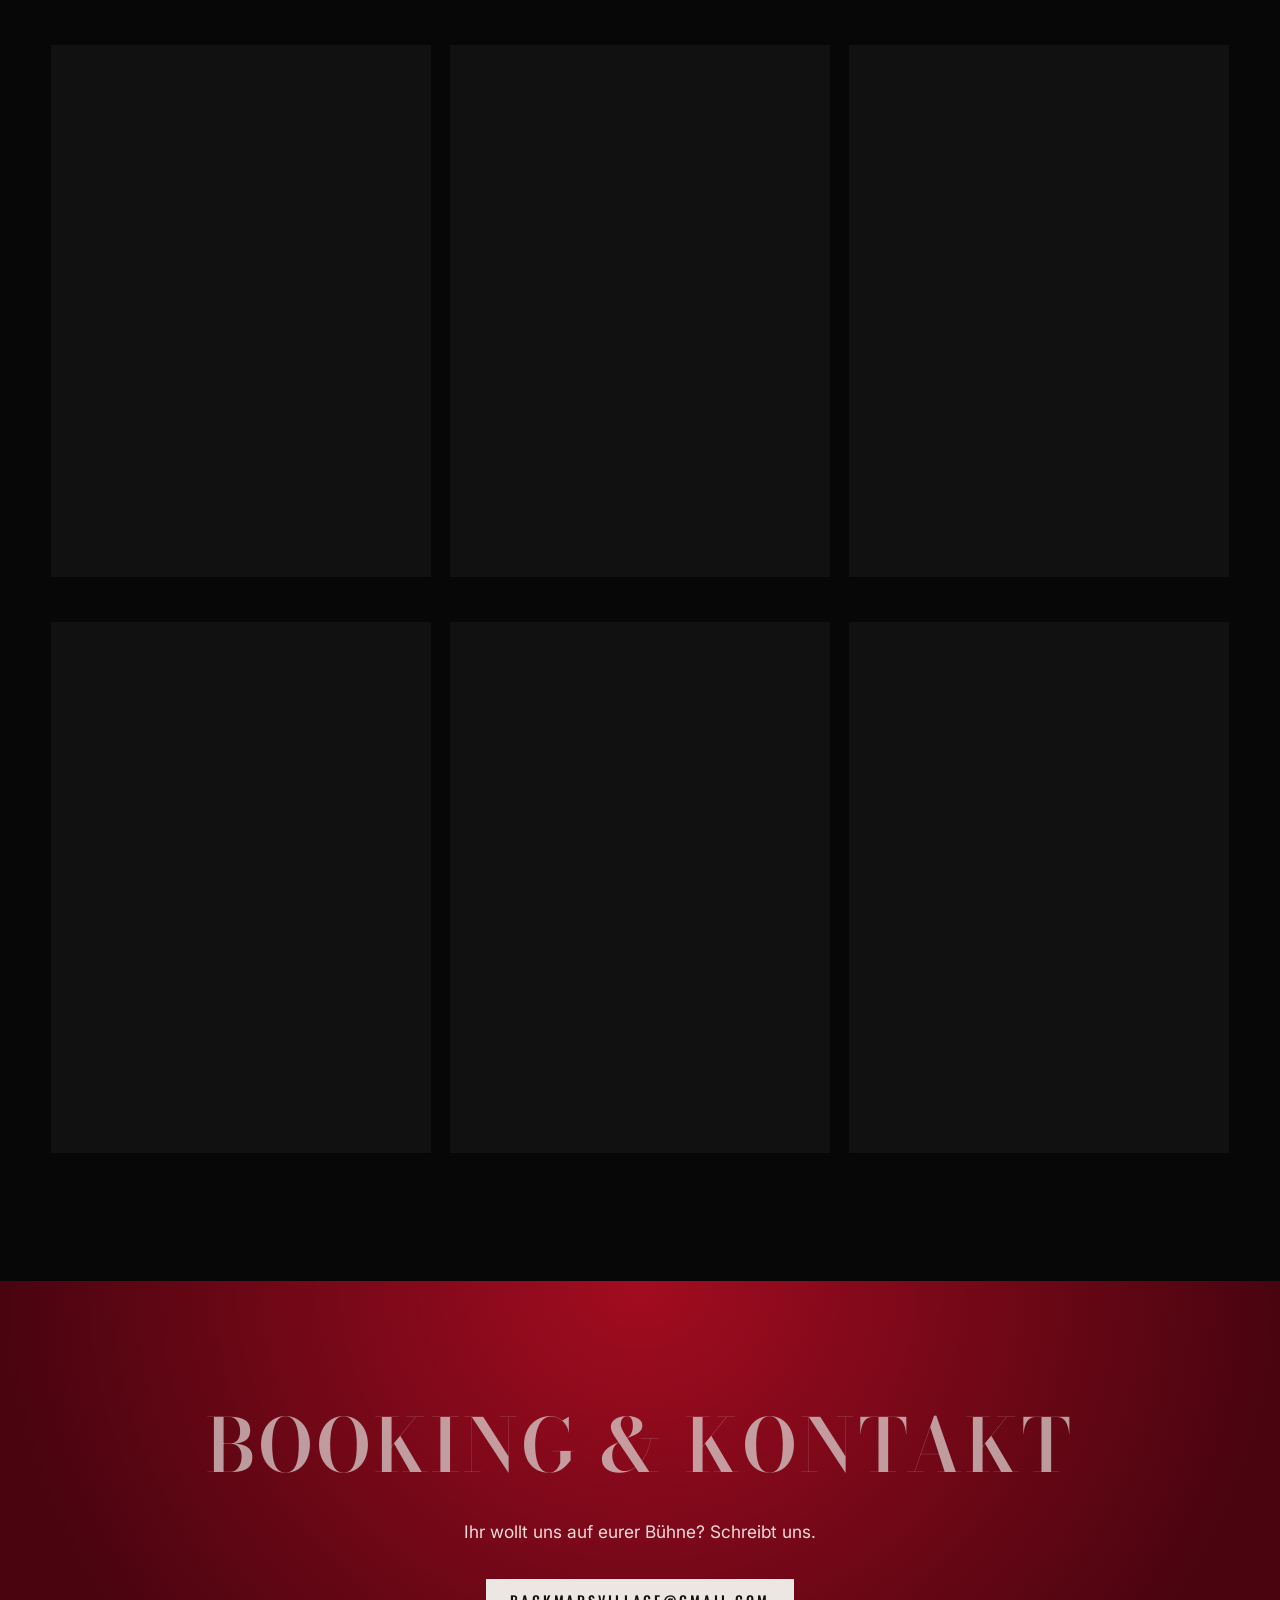
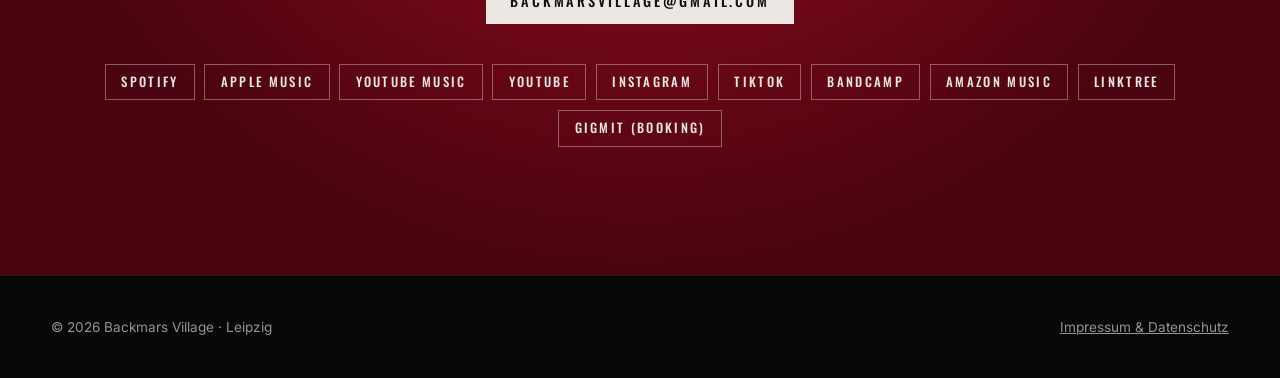
==== commit 3db6a6d6: "Add files via upload" ====
--- a/index.html
+++ b/index.html
@@ -13,7 +13,7 @@
   <link rel="preconnect" href="https://fonts.googleapis.com">
   <link rel="preconnect" href="https://fonts.gstatic.com" crossorigin>
   <link href="https://fonts.googleapis.com/css2?family=Bodoni+Moda:ital,opsz,wght@0,6..96,400..900;1,6..96,400..700&family=Oswald:wght@400;500;600&family=Inter:wght@400;500;600&display=swap" rel="stylesheet">
-  <link rel="stylesheet" href="styles.css">
+  <link rel="stylesheet" href="styles.css?v=5">
 </head>
 <body>
   <div class="grain" aria-hidden="true"></div>
@@ -35,14 +35,14 @@
   </header>
 
   <section class="hero">
-    <div class="hero__bg" id="heroBg"></div>
+    <div class="hero__bg" id="heroBg"><div class="hero__video" id="heroVideo" aria-hidden="true"></div></div>
     <div class="hero__inner">
       <p class="eyebrow" data-bind="subline">Modern Metal aus Leipzig</p>
-      <h1 class="hero__title">Backmars<br>Village</h1>
+      <h1 class="hero__title" id="heroTitle">Backmars<br>Village</h1>
       <p class="hero__tag" data-bind="tagline">We hit like a truck.</p>
       <div class="hero__cta">
-        <a href="#live" class="btn btn--red">Live-Termine</a>
-        <a href="#videos" class="btn btn--ghost">Video ansehen</a>
+        <a href="#live" class="btn btn--red" data-text="hero.button1">Live-Termine</a>
+        <a href="#videos" class="btn btn--ghost" data-text="hero.button2">Video ansehen</a>
       </div>
       <a href="#live" class="next-gig" id="nextGig" hidden></a>
     </div>
@@ -51,8 +51,8 @@
 
   <section class="section section--live" id="live">
     <div class="wrap">
-      <p class="eyebrow">Tour &amp; Shows</p>
-      <h2 class="h2">Live</h2>
+      <p class="eyebrow" data-text="live.eyebrow">Tour &amp; Shows</p>
+      <h2 class="h2" data-text="live.title">Live</h2>
       <div class="gigs" id="gigs"></div>
       <details class="past" id="pastWrap" hidden>
         <summary>Vergangene Shows</summary>
@@ -62,21 +62,20 @@
   </section>
 
   <section class="section release" id="release">
-    <div class="wrap release__grid">
-      <img class="release__cover" id="relCover" alt="">
-      <div>
-        <p class="eyebrow">Neueste Veröffentlichung</p>
-        <h2 class="h2" id="relTitle"></h2>
-        <p class="lead" id="relText"></p>
-        <div class="embed embed--spotify" id="relEmbed"></div>
+    <div class="wrap">
+      <div class="slider" id="relSlider">
+        <button class="slider__nav slider__nav--prev" id="relNewer" aria-label="Neuere Veröffentlichung">‹</button>
+        <div class="slider__viewport"><div class="slider__track" id="relTrack"></div></div>
+        <button class="slider__nav slider__nav--next" id="relOlder" aria-label="Ältere Veröffentlichung">›</button>
       </div>
+      <div class="slider__dots" id="relDots"></div>
     </div>
   </section>
 
   <section class="section" id="videos">
     <div class="wrap">
-      <p class="eyebrow">Musikvideos</p>
-      <h2 class="h2">Videos</h2>
+      <p class="eyebrow" data-text="videos.eyebrow">Musikvideos</p>
+      <h2 class="h2" data-text="videos.title">Videos</h2>
       <div class="video-feature" id="videoFeature"></div>
       <div class="video-grid" id="videoGrid"></div>
     </div>
@@ -84,8 +83,8 @@
 
   <section class="section section--dark" id="musik">
     <div class="wrap">
-      <p class="eyebrow">Diskografie</p>
-      <h2 class="h2">Musik</h2>
+      <p class="eyebrow" data-text="music.eyebrow">Diskografie</p>
+      <h2 class="h2" data-text="music.title">Musik</h2>
       <div class="platforms" id="platforms"></div>
       <div class="release-grid" id="releaseGrid"></div>
     </div>
@@ -94,8 +93,8 @@
   <section class="section section--dark" id="band">
     <div class="wrap band">
       <div>
-        <p class="eyebrow">Über uns</p>
-        <h2 class="h2">Die Band</h2>
+        <p class="eyebrow" data-text="band.eyebrow">Über uns</p>
+        <h2 class="h2" data-text="band.title">Die Band</h2>
         <p class="lead" data-bind="bio"></p>
       </div>
       <ul class="members" id="members"></ul>
@@ -104,16 +103,16 @@
 
   <section class="section" id="insta">
     <div class="wrap">
-      <p class="eyebrow">@backmars_village</p>
-      <h2 class="h2">Instagram</h2>
+      <p class="eyebrow" data-text="insta.eyebrow">@backmars_village</p>
+      <h2 class="h2" data-text="insta.title">Instagram</h2>
       <div class="insta-grid" id="instaGrid"></div>
     </div>
   </section>
 
   <section class="section section--red" id="kontakt">
     <div class="wrap contact">
-      <h2 class="h2">Booking &amp; Kontakt</h2>
-      <p class="lead">Ihr wollt uns auf eurer Bühne? Schreibt uns.</p>
+      <h2 class="h2" data-text="contact.title">Booking &amp; Kontakt</h2>
+      <p class="lead" data-text="contact.text">Ihr wollt uns auf eurer Bühne? Schreibt uns.</p>
       <a class="btn btn--light" id="mailBtn" href="#">E-Mail schreiben</a>
       <div class="socials" id="socials"></div>
     </div>
@@ -132,6 +131,6 @@
     <form method="dialog"><button class="btn btn--red">Schließen</button></form>
   </dialog>
 
-  <script src="app.js"></script>
+  <script src="app.js?v=5"></script>
 </body>
 </html>
--- a/styles.css
+++ b/styles.css
@@ -53,6 +53,10 @@
 .hero__bg::after{content:"";position:absolute;inset:0;background:
   radial-gradient(ellipse at center,rgba(7,7,8,.15) 0%,rgba(7,7,8,.6) 70%,#070708 100%),
   linear-gradient(180deg,rgba(7,7,8,.2) 0%,rgba(7,7,8,0) 40%,rgba(7,7,8,.85) 100%)}
+.hero__video{position:absolute;inset:0;overflow:hidden;opacity:0;transition:opacity 1.6s ease;container-type:size;pointer-events:none}
+.hero__video.is-playing{opacity:1}
+.hero__video iframe{position:absolute;top:50%;left:50%;width:max(100cqw,177.78cqh);height:max(100cqh,56.25cqw);
+  transform:translate(-50%,-50%) scale(1.3);border:0;pointer-events:none}
 @keyframes drift{to{transform:scale(1.12) translate(-1.5%,-1%)}}
 .hero__inner{position:relative;padding:7rem 1rem 4rem}
 .hero__logo{width:clamp(110px,16vw,170px);margin:0 auto 1.6rem;border-radius:50%;
@@ -175,3 +179,24 @@
 .reveal{opacity:0;transform:translateY(24px);transition:opacity .8s,transform .8s}
 .reveal.in{opacity:1;transform:none}
 @media (prefers-reduced-motion:reduce){*{animation:none!important;transition:none!important}.reveal{opacity:1;transform:none}}
+
+/* release slider */
+.slider{position:relative;display:flex;align-items:center;gap:1rem}
+.slider__viewport{overflow:hidden;flex:1;min-width:0}
+.slider__track{display:flex;transition:transform .6s cubic-bezier(.2,.7,.2,1)}
+.slide{flex:0 0 100%;display:grid;grid-template-columns:minmax(220px,420px) 1fr;gap:clamp(2rem,5vw,4.5rem);align-items:center;padding:0 .2rem}
+.slide__title{margin-bottom:.8rem}
+.slide__meta{margin:0 0 1.2rem}
+.slide__links{display:flex;gap:.6rem;flex-wrap:wrap}
+.slider__nav{flex:0 0 auto;width:52px;height:52px;border-radius:50%;border:1px solid rgba(236,231,227,.3);background:rgba(7,7,8,.6);color:var(--ink);
+  font:400 2rem/1 var(--serif);cursor:pointer;display:grid;place-items:center;padding-bottom:4px;transition:.25s}
+.slider__nav:hover:not(:disabled){border-color:var(--neon);color:var(--neon);box-shadow:0 0 18px rgba(255,43,69,.35)}
+.slider__nav:disabled{opacity:.2;cursor:default}
+.slider__dots{display:flex;justify-content:center;gap:.5rem;margin-top:2rem;flex-wrap:wrap}
+.slider__dots button{width:9px;height:9px;border-radius:50%;border:0;background:#3a3233;cursor:pointer;padding:0;transition:.25s}
+.slider__dots button.on{background:var(--neon);box-shadow:0 0 10px var(--neon);transform:scale(1.25)}
+@media (max-width:820px){
+  .slide{grid-template-columns:1fr}
+  .slider__nav{position:absolute;top:min(38vw,190px);z-index:2;width:44px;height:44px}
+  .slider__nav--prev{left:-.4rem}.slider__nav--next{right:-.4rem}
+}
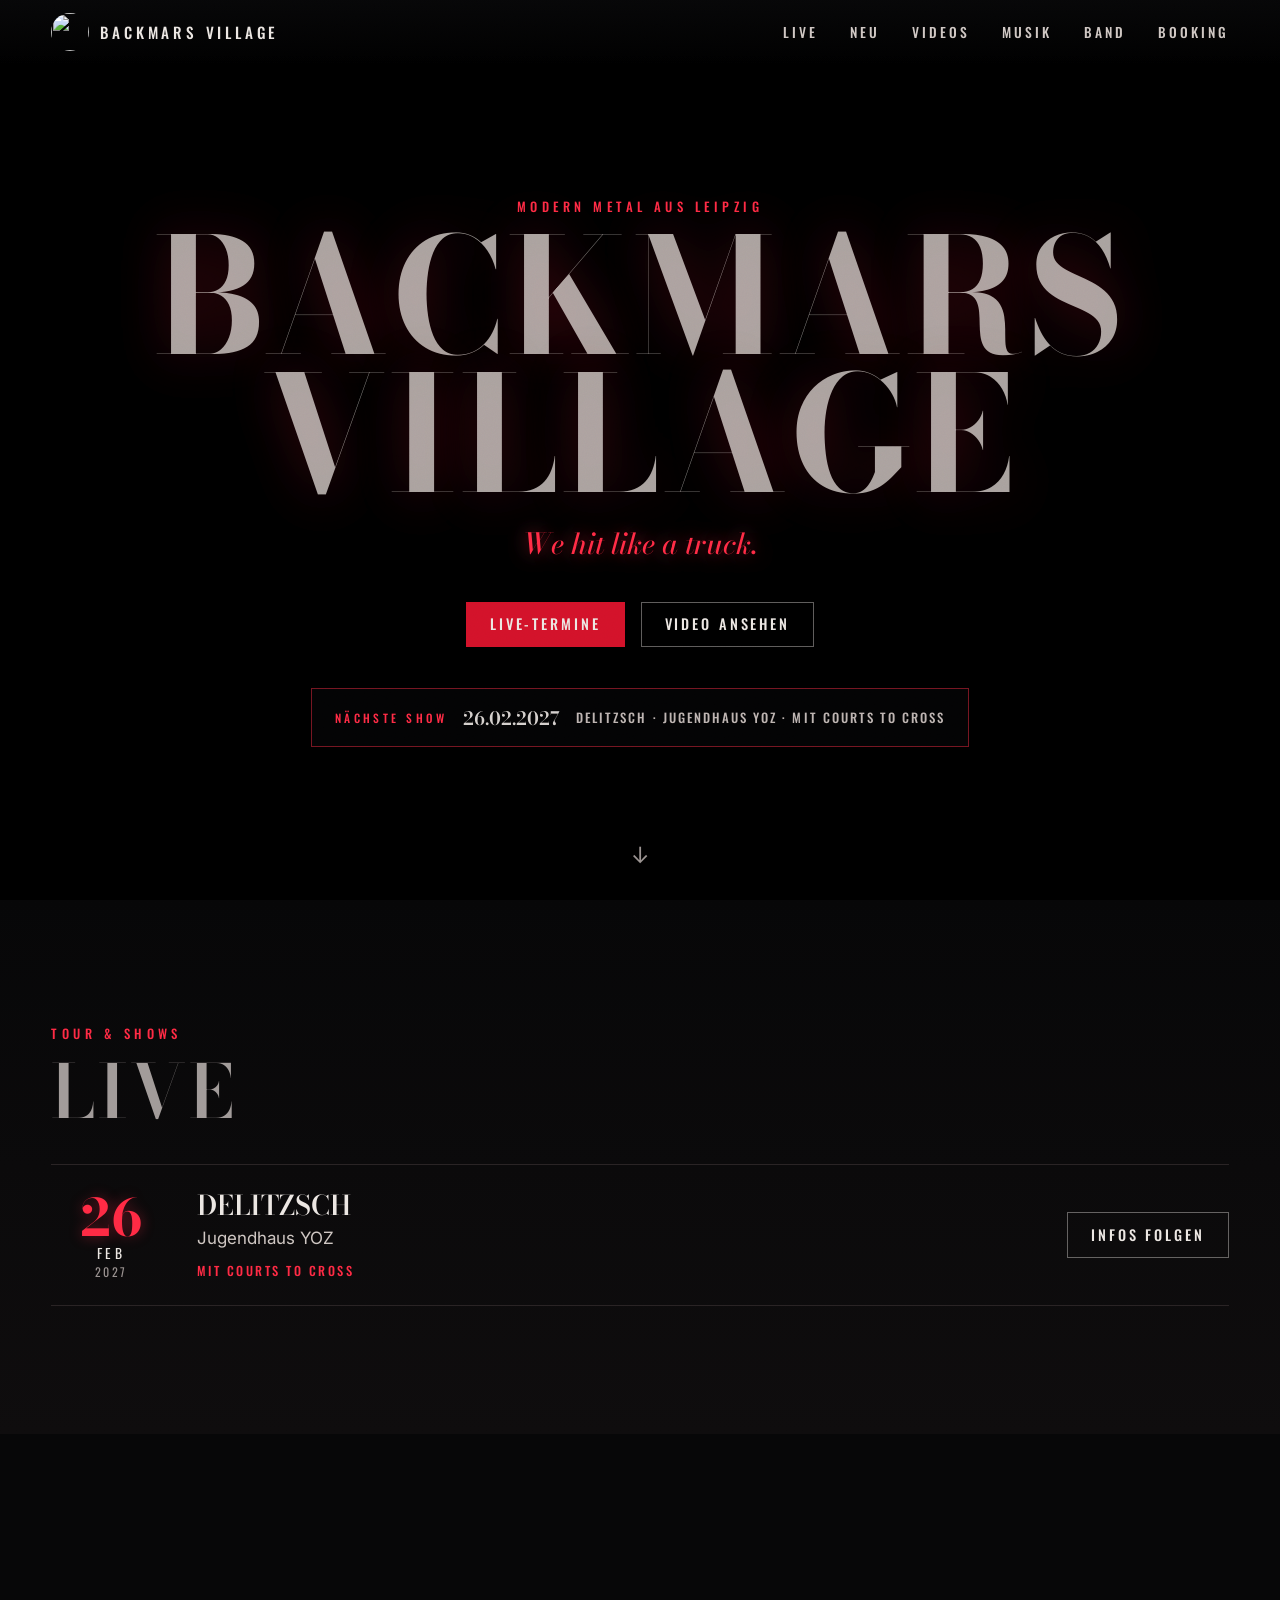
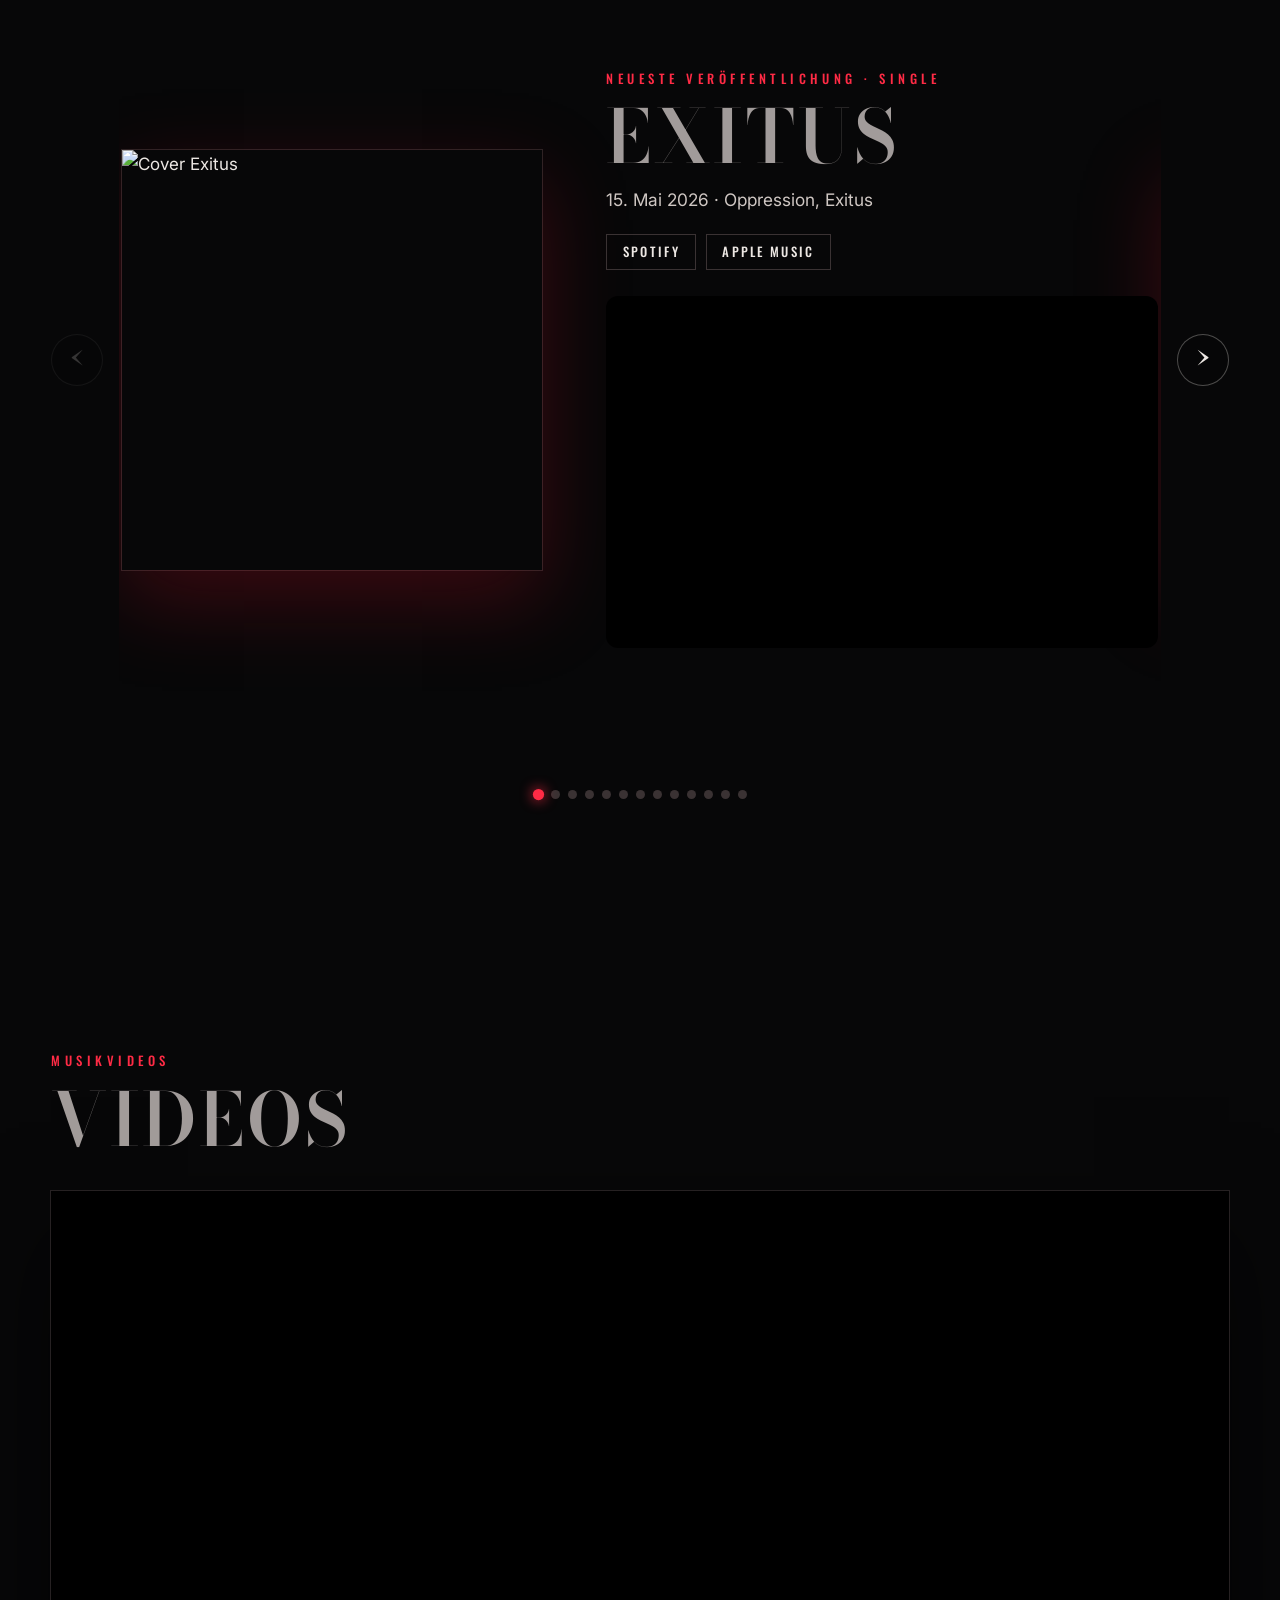
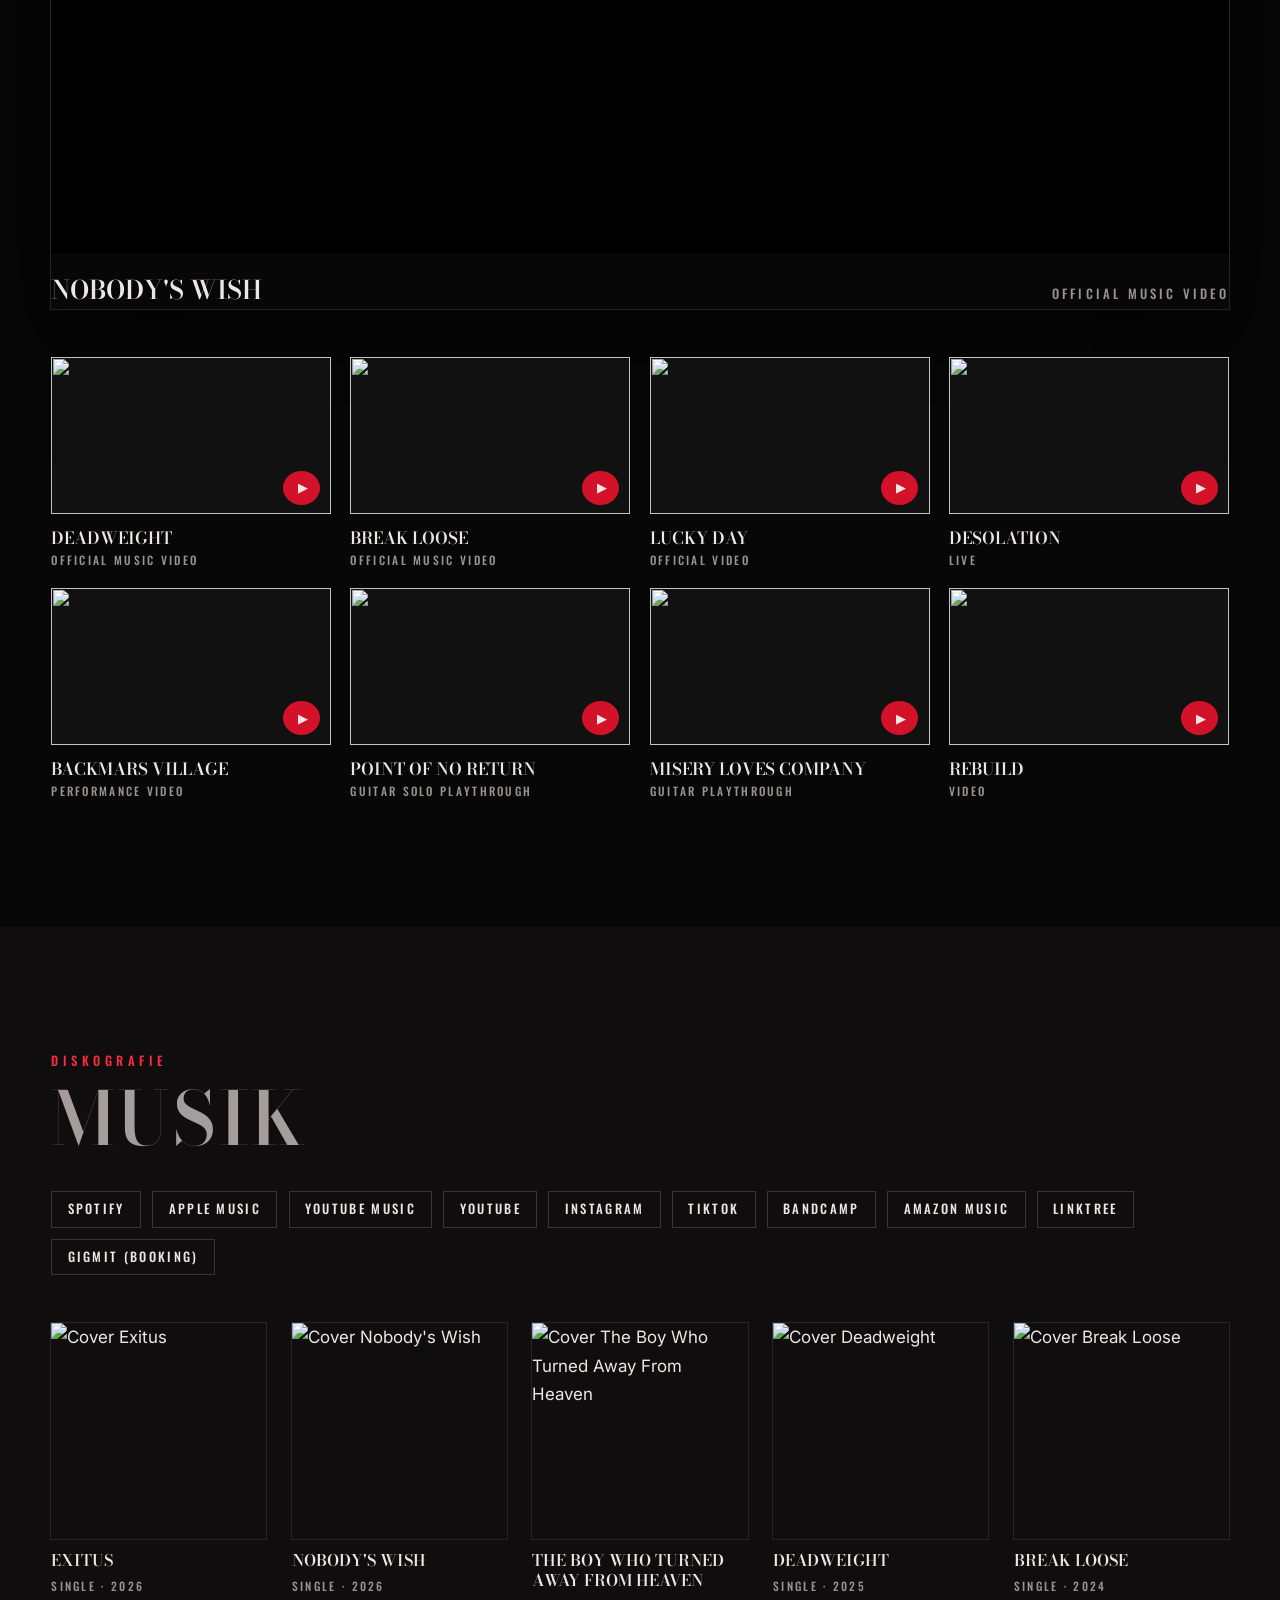
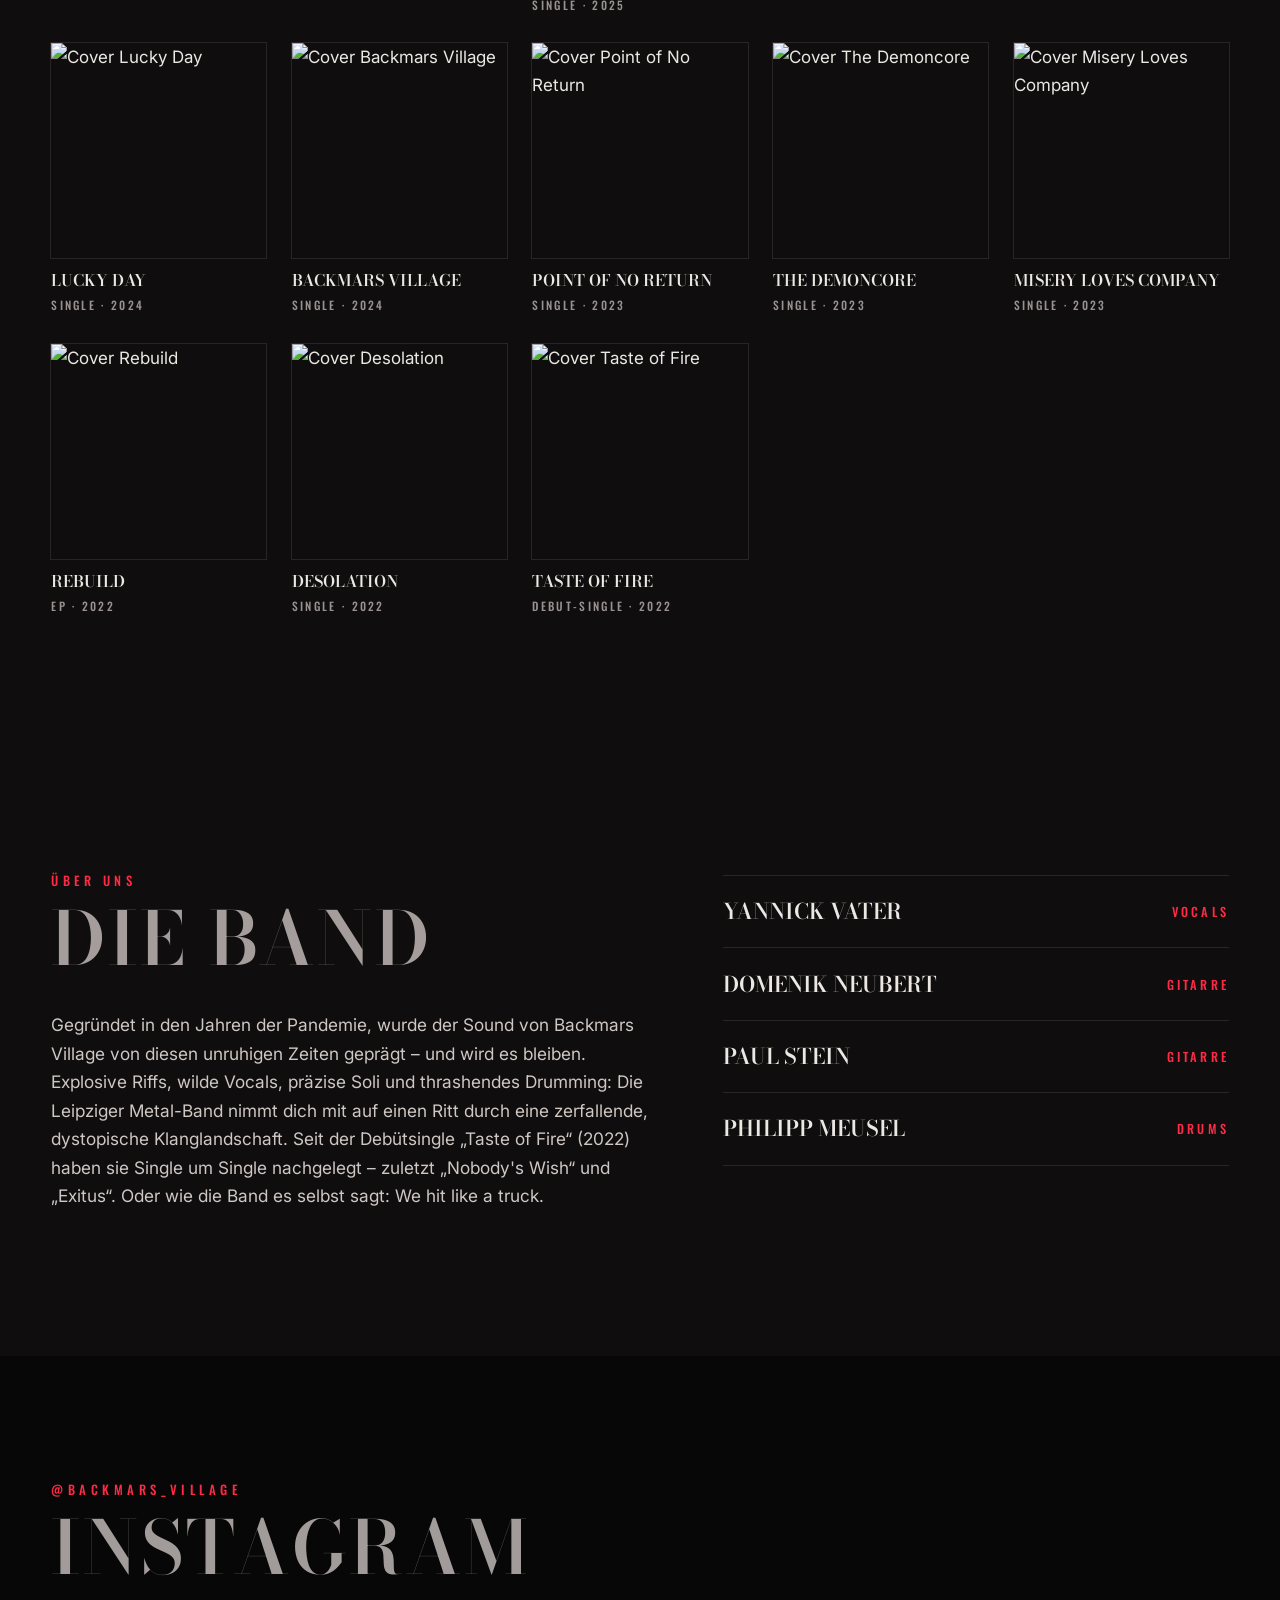
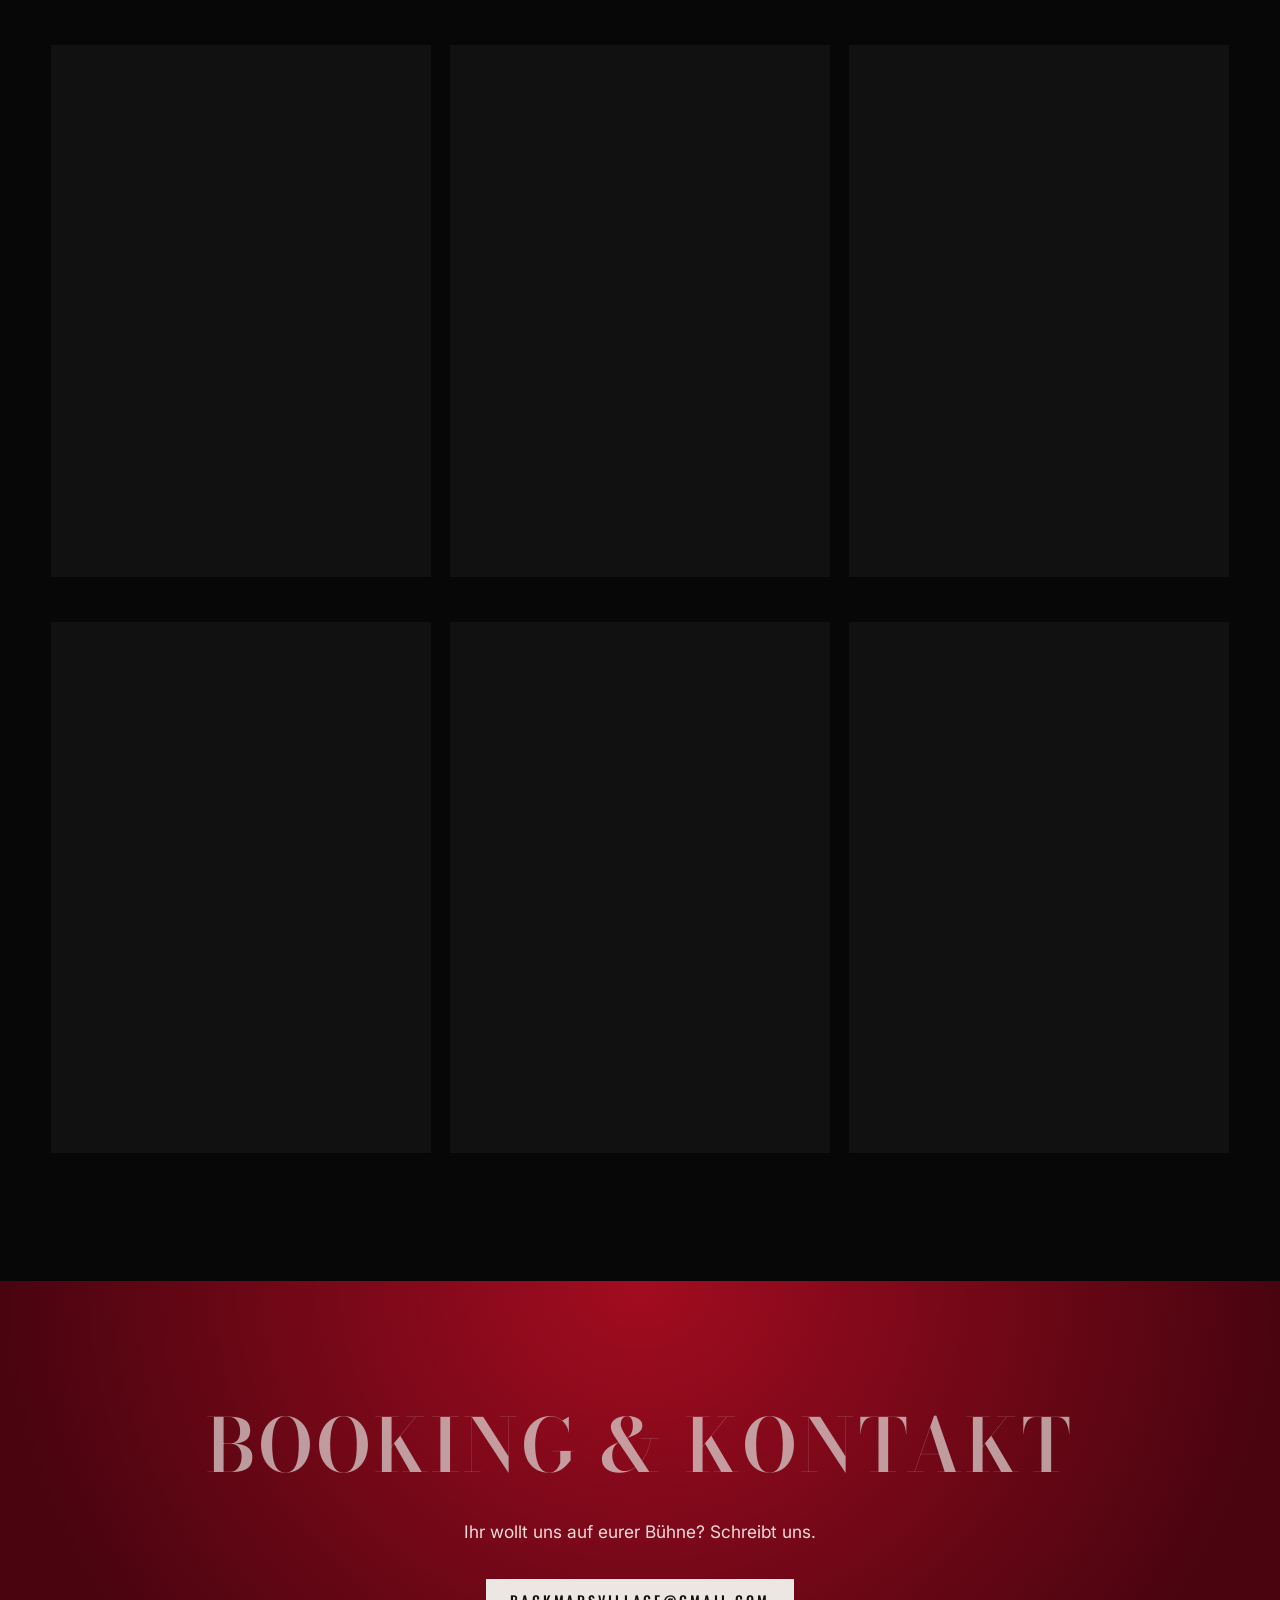
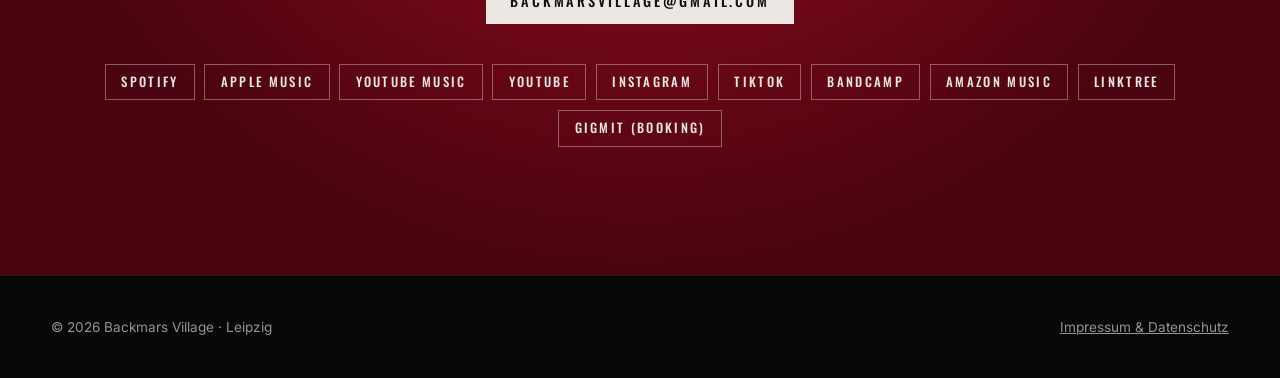
==== commit 773a4e1a: "Add files via upload" ====
--- a/index.html
+++ b/index.html
@@ -13,7 +13,7 @@
   <link rel="preconnect" href="https://fonts.googleapis.com">
   <link rel="preconnect" href="https://fonts.gstatic.com" crossorigin>
   <link href="https://fonts.googleapis.com/css2?family=Bodoni+Moda:ital,opsz,wght@0,6..96,400..900;1,6..96,400..700&family=Oswald:wght@400;500;600&family=Inter:wght@400;500;600&display=swap" rel="stylesheet">
-  <link rel="stylesheet" href="styles.css?v=5">
+  <link rel="stylesheet" href="styles.css?v=6">
 </head>
 <body>
   <div class="grain" aria-hidden="true"></div>
@@ -29,6 +29,7 @@
       <a href="#release">Neu</a>
       <a href="#videos">Videos</a>
       <a href="#musik">Musik</a>
+      <a href="#merch" id="navMerch" hidden>Merch</a>
       <a href="#band">Band</a>
       <a href="#kontakt">Booking</a>
     </nav>
@@ -90,6 +91,15 @@
     </div>
   </section>
 
+  <section class="section section--merch" id="merch" hidden>
+    <div class="wrap">
+      <p class="eyebrow" data-text="merch.eyebrow">Offizieller Merch</p>
+      <h2 class="h2" data-text="merch.title">Merch</h2>
+      <p class="lead" data-text="merch.text">Shirts, Hoodies &amp; mehr – auf Bestellung gedruckt und direkt zu dir nach Hause geschickt.</p>
+      <div class="shop" id="shop"><p class="shop__loading">Shop lädt …</p></div>
+    </div>
+  </section>
+
   <section class="section section--dark" id="band">
     <div class="wrap band">
       <div>
@@ -131,6 +141,6 @@
     <form method="dialog"><button class="btn btn--red">Schließen</button></form>
   </dialog>
 
-  <script src="app.js?v=5"></script>
+  <script src="app.js?v=6"></script>
 </body>
 </html>
--- a/styles.css
+++ b/styles.css
@@ -200,3 +200,9 @@
   .slider__nav{position:absolute;top:min(38vw,190px);z-index:2;width:44px;height:44px}
   .slider__nav--prev{left:-.4rem}.slider__nav--next{right:-.4rem}
 }
+
+/* merch / spreadshop */
+.section--merch{background:linear-gradient(180deg,#0f0d0e,#070708)}
+.shop{margin-top:2rem;min-height:320px;font-family:var(--sans);color:var(--ink);background:#0f0d0e;border:1px solid #2a2425;overflow:hidden}
+.shop__loading{color:var(--mute);text-align:center;padding:4rem 1rem;margin:0}
+.shop__loading a{color:var(--red)}
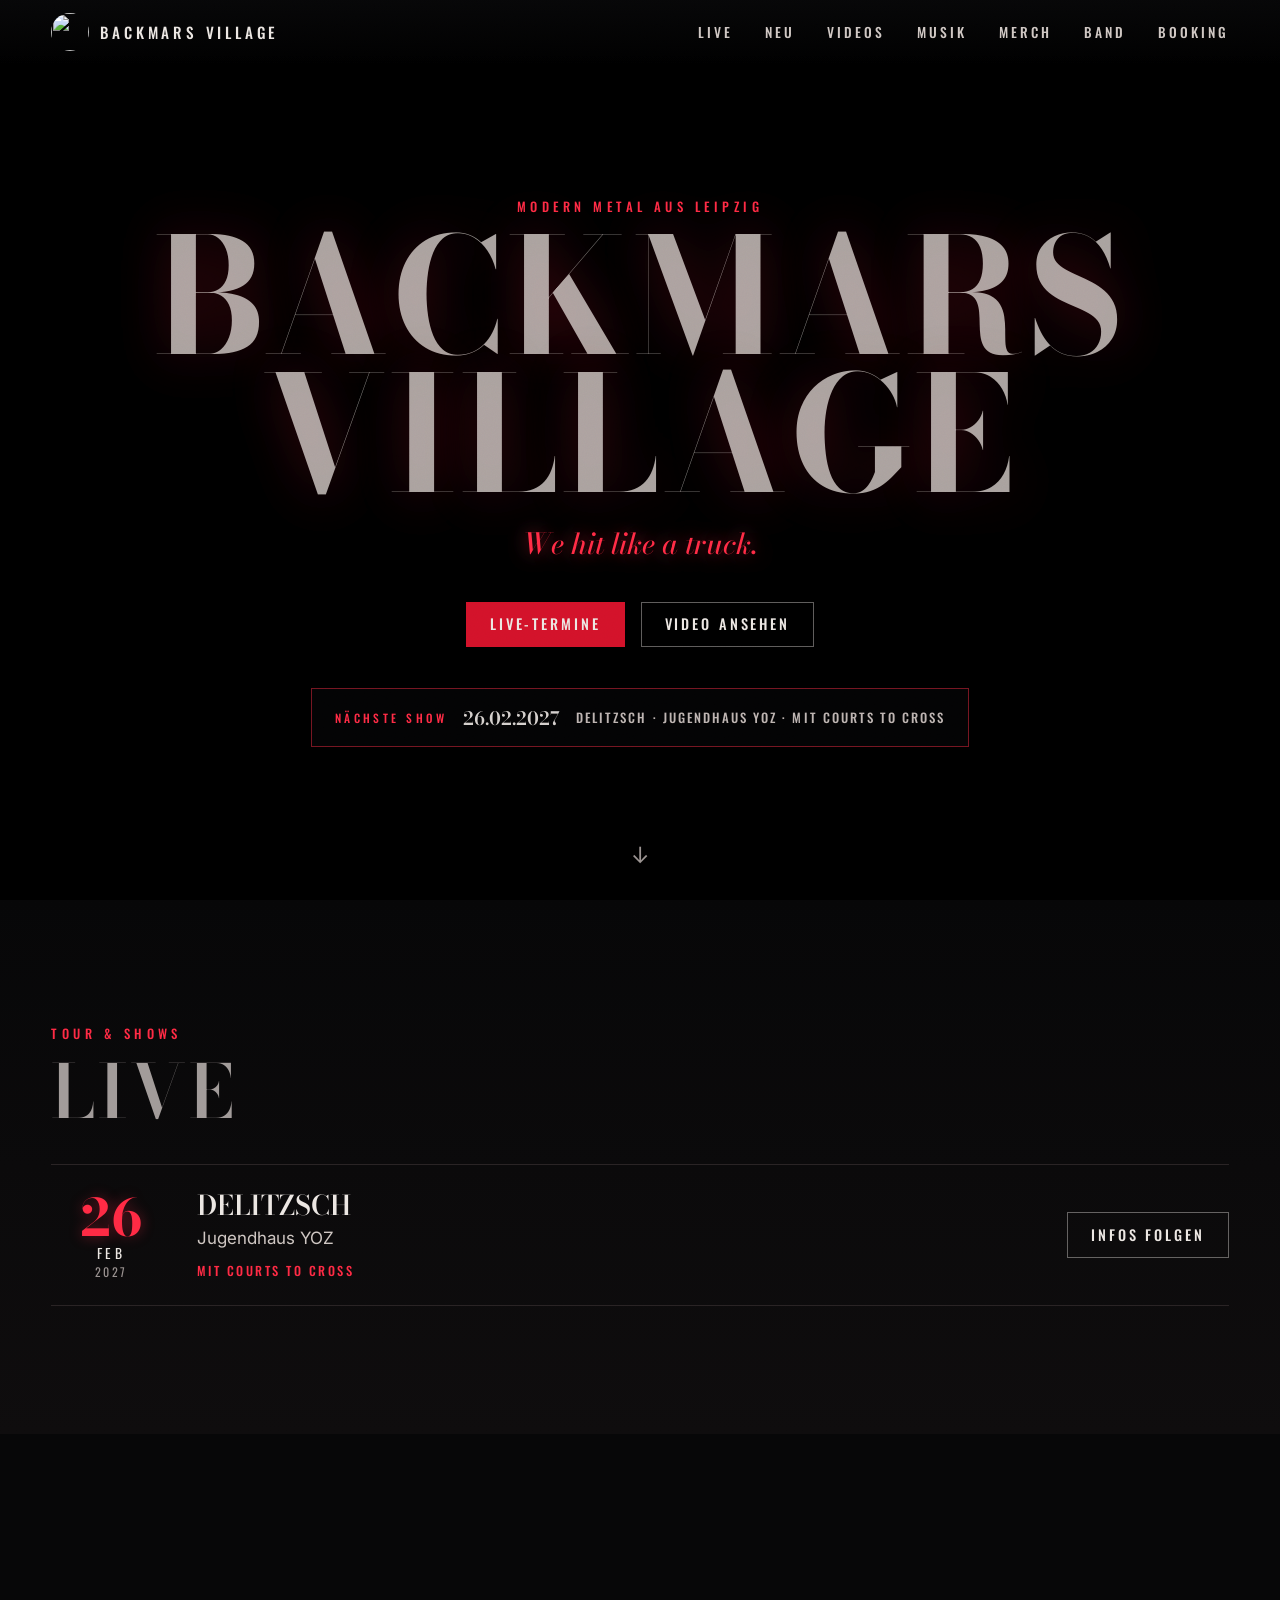
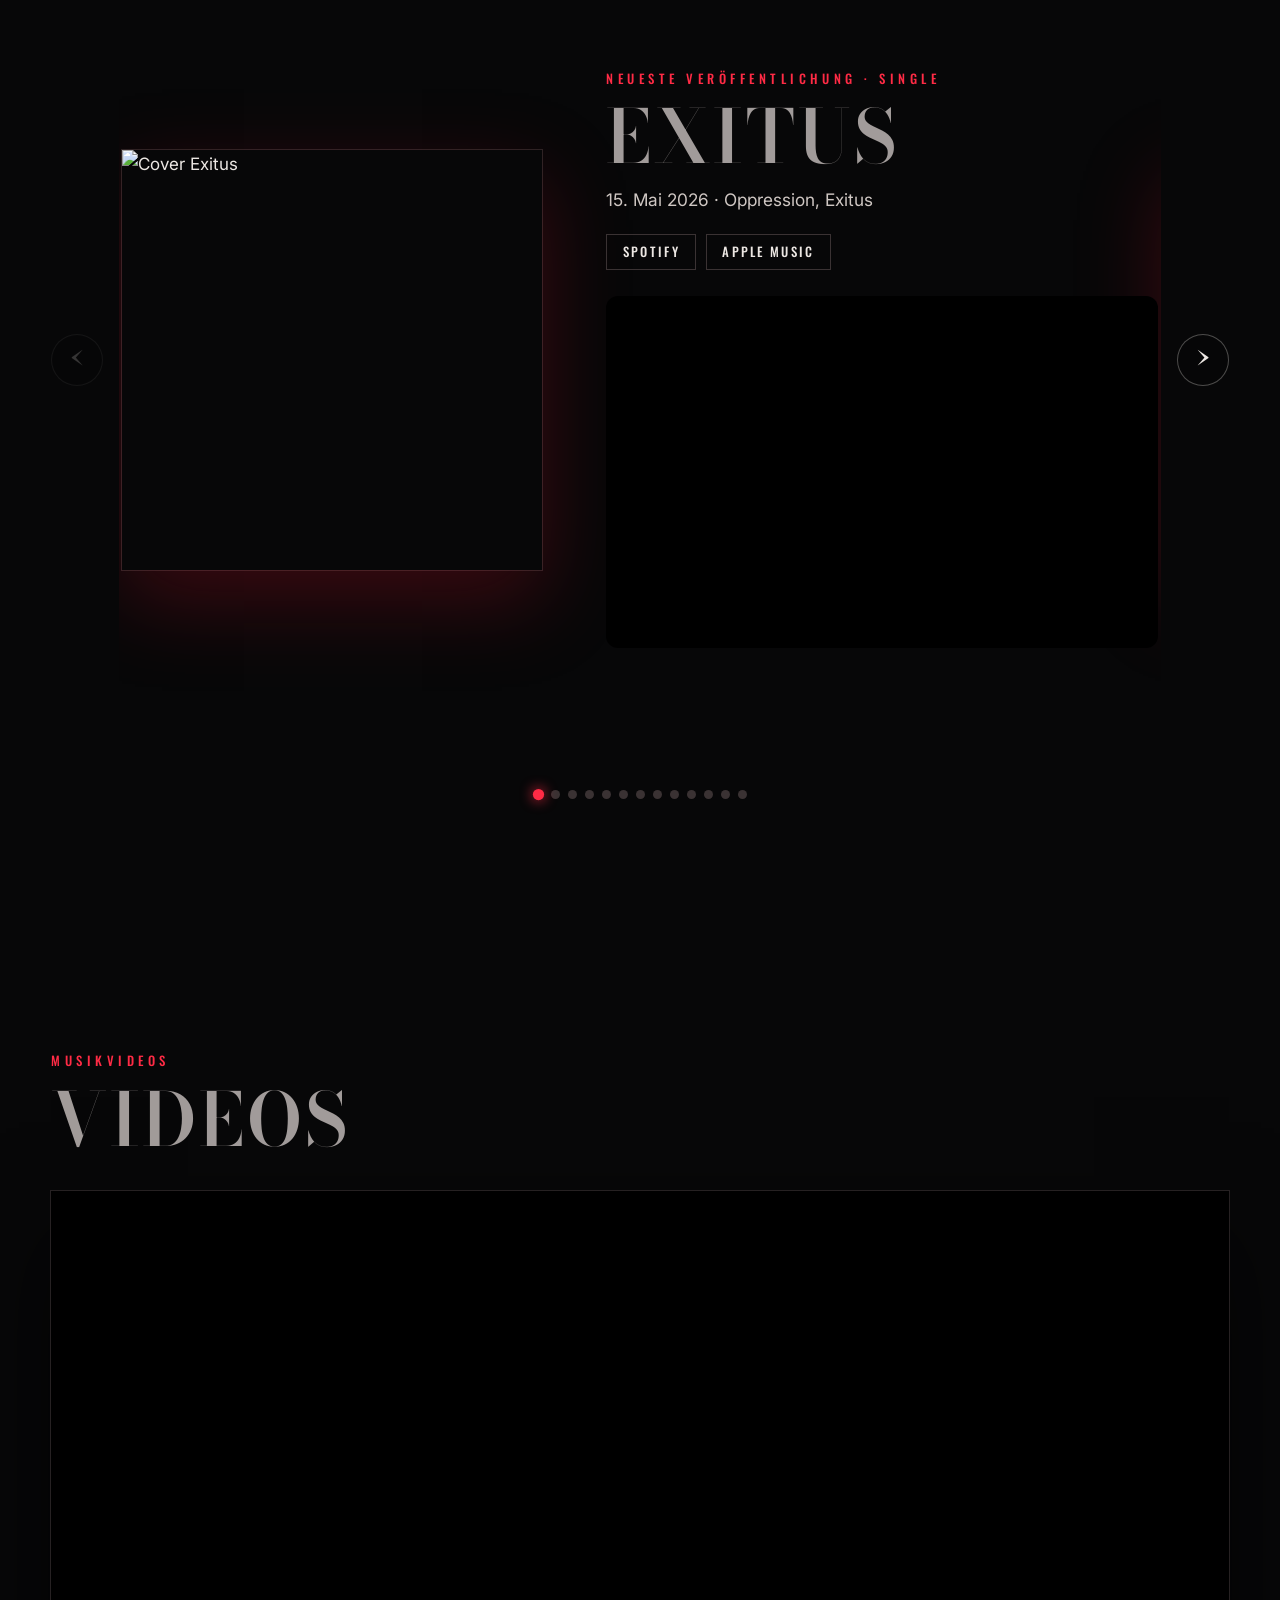
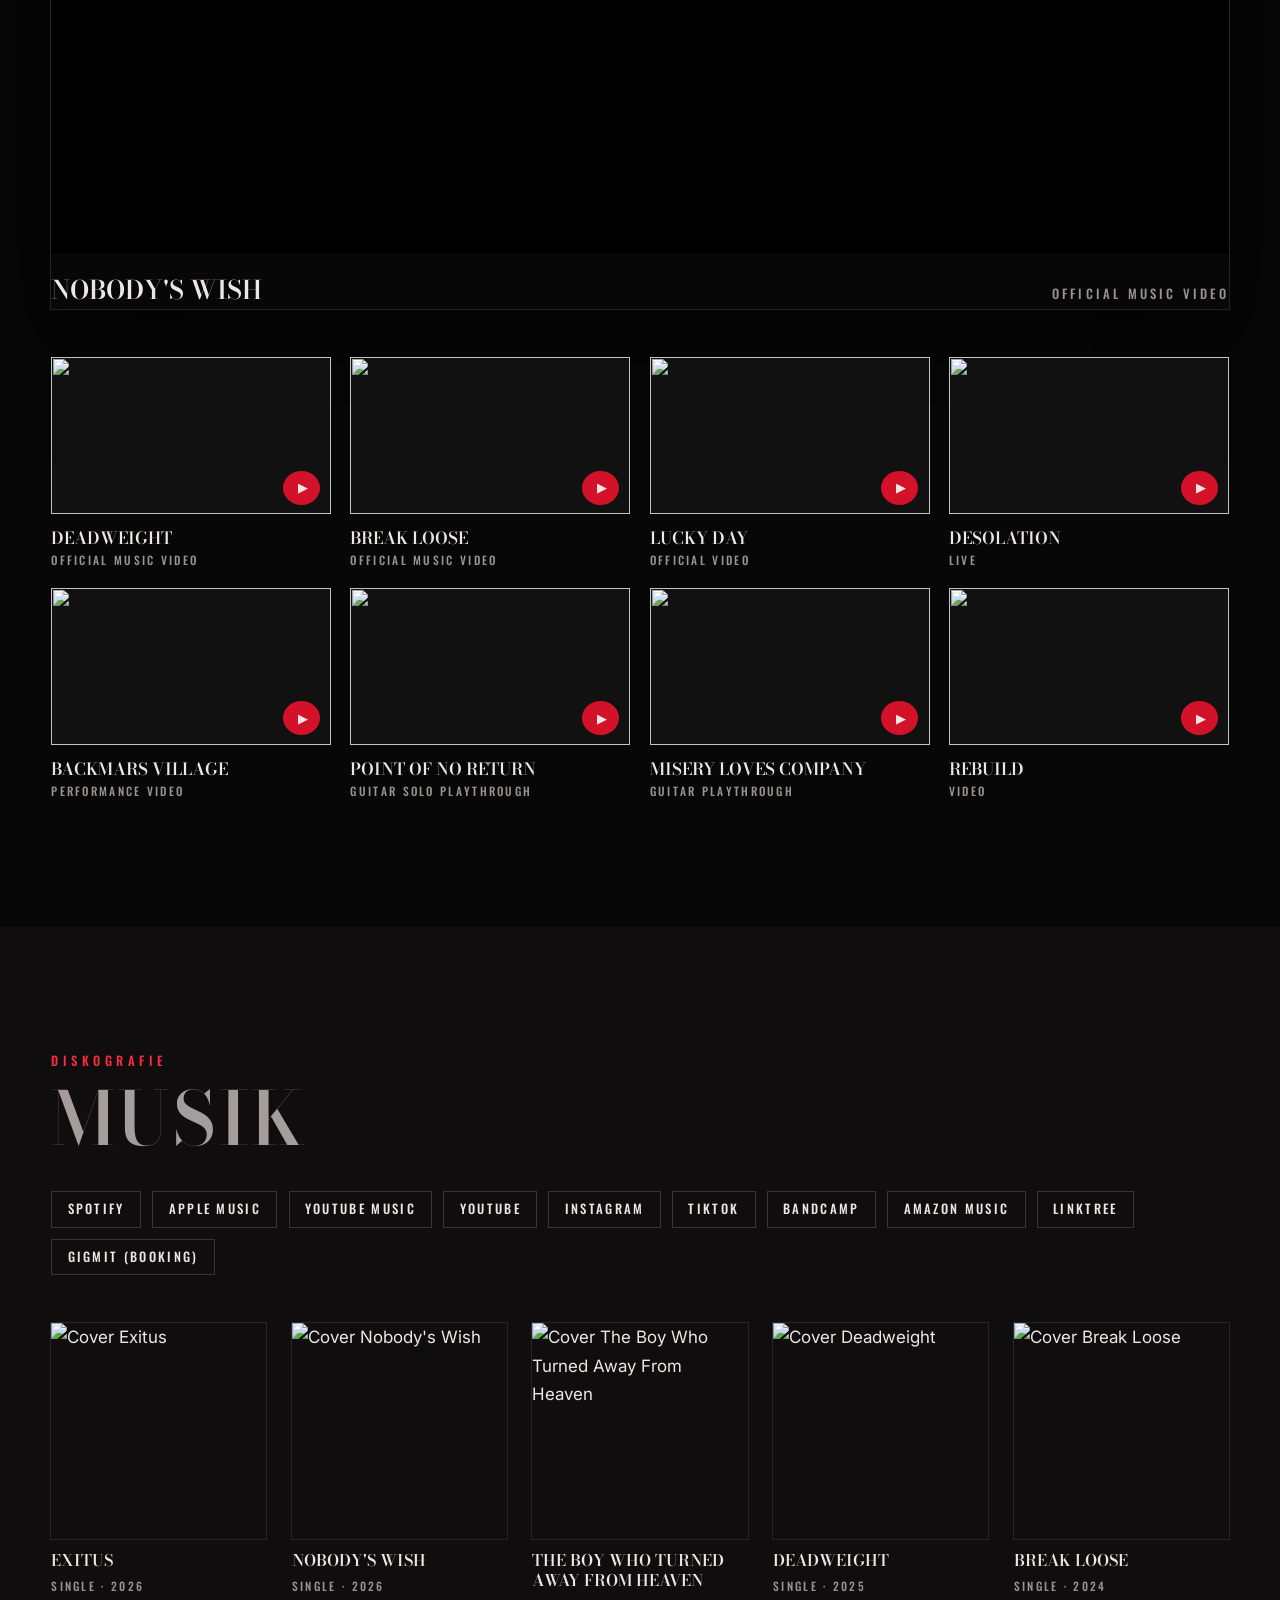
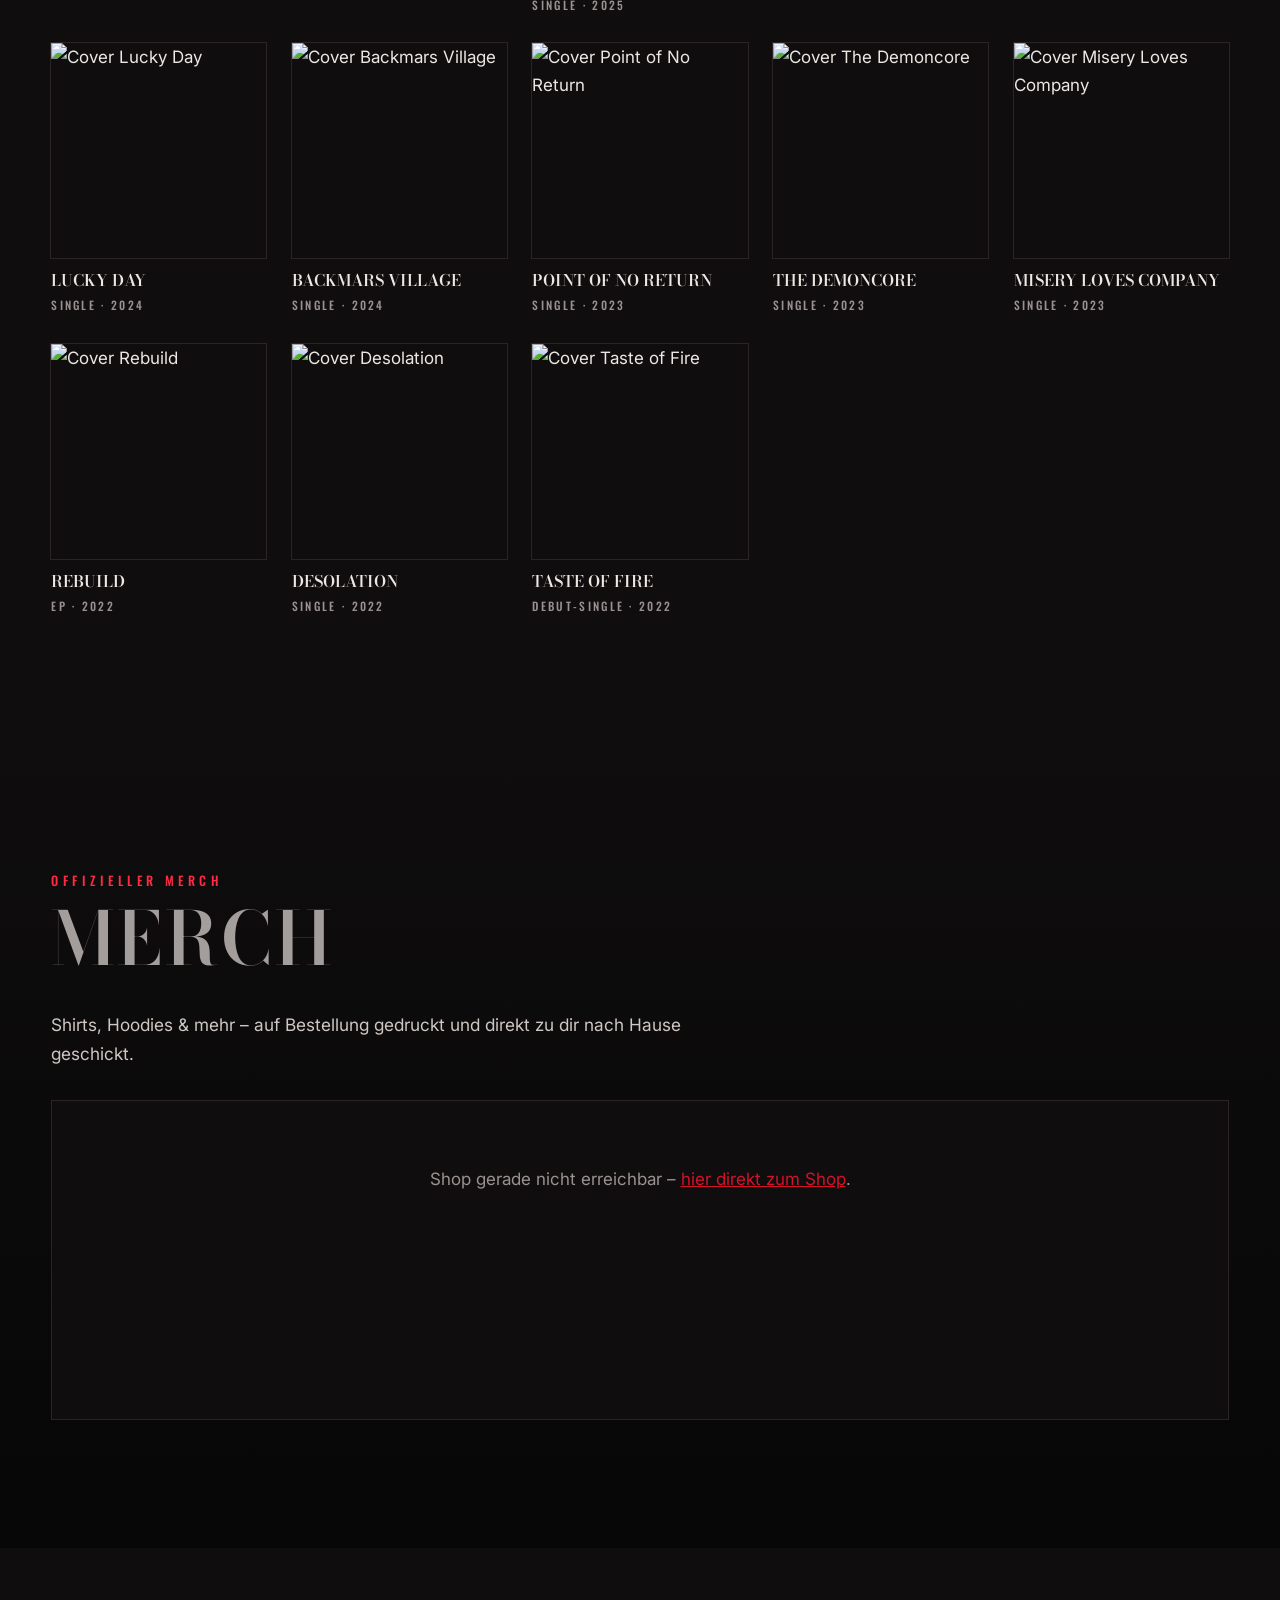
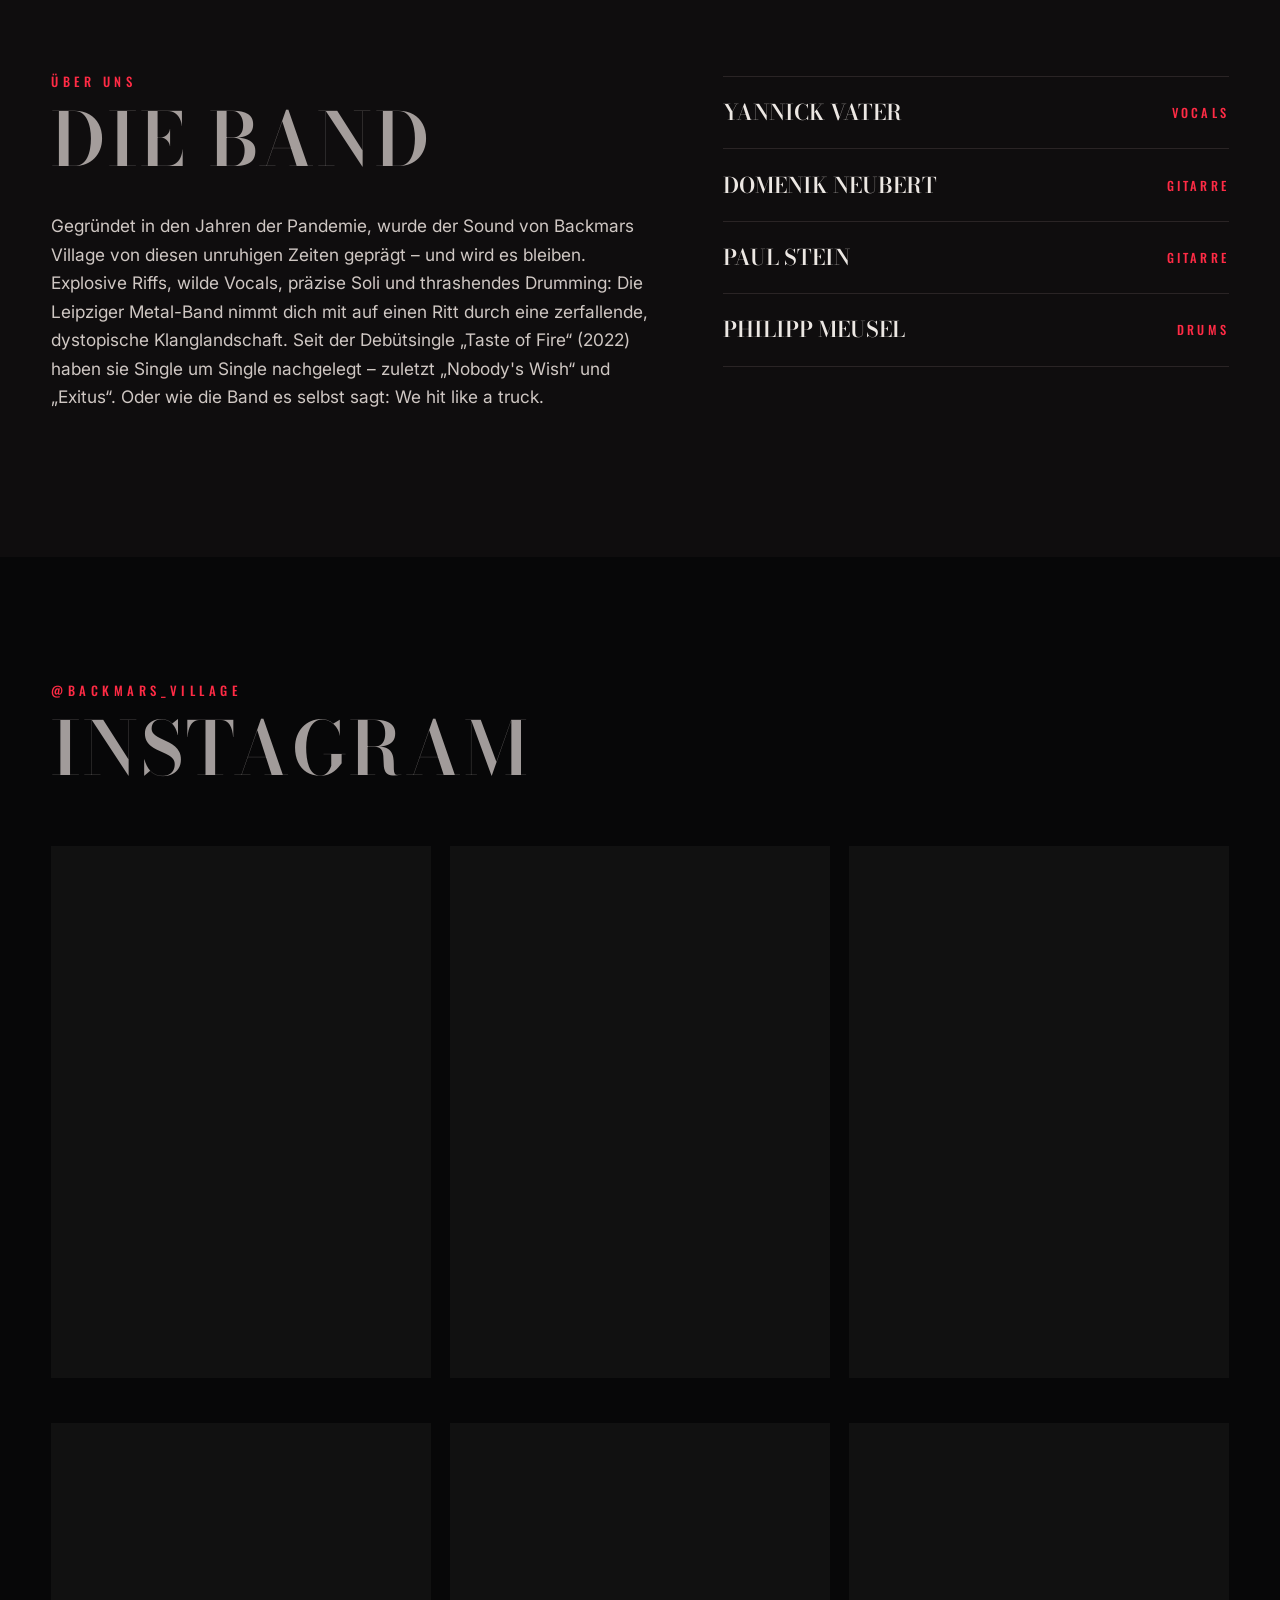
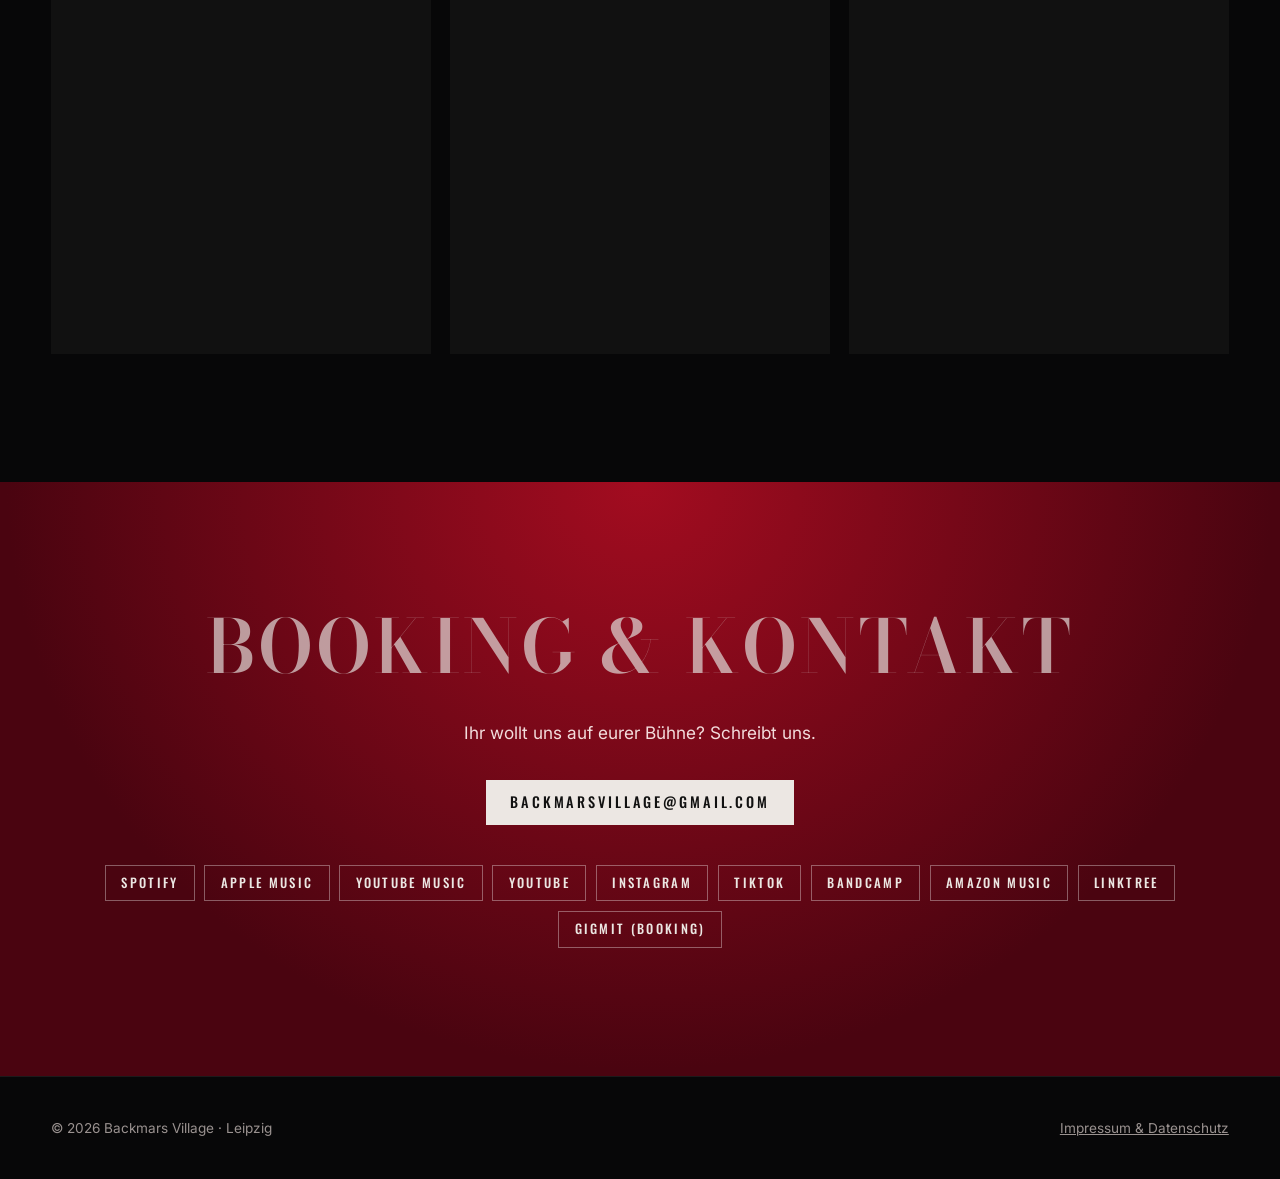
==== commit c24dcf0a: "Merch-Favoriten auf der Website + im CMS" ====
--- a/index.html
+++ b/index.html
@@ -96,6 +96,10 @@
       <p class="eyebrow" data-text="merch.eyebrow">Offizieller Merch</p>
       <h2 class="h2" data-text="merch.title">Merch</h2>
       <p class="lead" data-text="merch.text">Shirts, Hoodies &amp; mehr – auf Bestellung gedruckt und direkt zu dir nach Hause geschickt.</p>
+      <div class="favs" id="favs" hidden>
+        <h3 class="favs__title" data-text="merch.favTitle">Unsere Favoriten</h3>
+        <div class="favs__grid" id="favGrid"></div>
+      </div>
       <div class="shop" id="shop"><p class="shop__loading">Shop lädt …</p></div>
     </div>
   </section>
@@ -141,6 +145,6 @@
     <form method="dialog"><button class="btn btn--red">Schließen</button></form>
   </dialog>
 
-  <script src="app.js?v=6"></script>
+  <script src="app.js?v=7"></script>
 </body>
 </html>
--- a/styles.css
+++ b/styles.css
@@ -206,3 +206,15 @@
 .shop{margin-top:2rem;min-height:320px;font-family:var(--sans);color:var(--ink);background:#0f0d0e;border:1px solid #2a2425;overflow:hidden}
 .shop__loading{color:var(--mute);text-align:center;padding:4rem 1rem;margin:0}
 .shop__loading a{color:var(--red)}
+
+/* merch-favoriten */
+.favs{margin-top:2rem}
+.favs__title{font:500 .85rem/1 var(--cond);letter-spacing:.3em;text-transform:uppercase;color:var(--neon);margin:0 0 1rem}
+.favs__grid{display:grid;grid-template-columns:repeat(auto-fill,minmax(170px,1fr));gap:1rem}
+.fav{display:flex;flex-direction:column;text-decoration:none;color:var(--ink);background:#0f0d0e;border:1px solid #2a2425;transition:.25s}
+.fav:hover{border-color:var(--neon);box-shadow:0 0 22px rgba(255,43,69,.25);transform:translateY(-2px)}
+.fav__img{display:block;aspect-ratio:1;background:#f4f1ee;overflow:hidden}
+.fav__img img{width:100%;height:100%;object-fit:cover;display:block;transition:transform .4s}
+.fav:hover .fav__img img{transform:scale(1.04)}
+.fav__name{font:500 .85rem/1.3 var(--cond);letter-spacing:.08em;text-transform:uppercase;padding:.8rem .9rem .3rem}
+.fav__price{font:600 .95rem var(--sans);color:var(--neon);padding:0 .9rem .9rem}
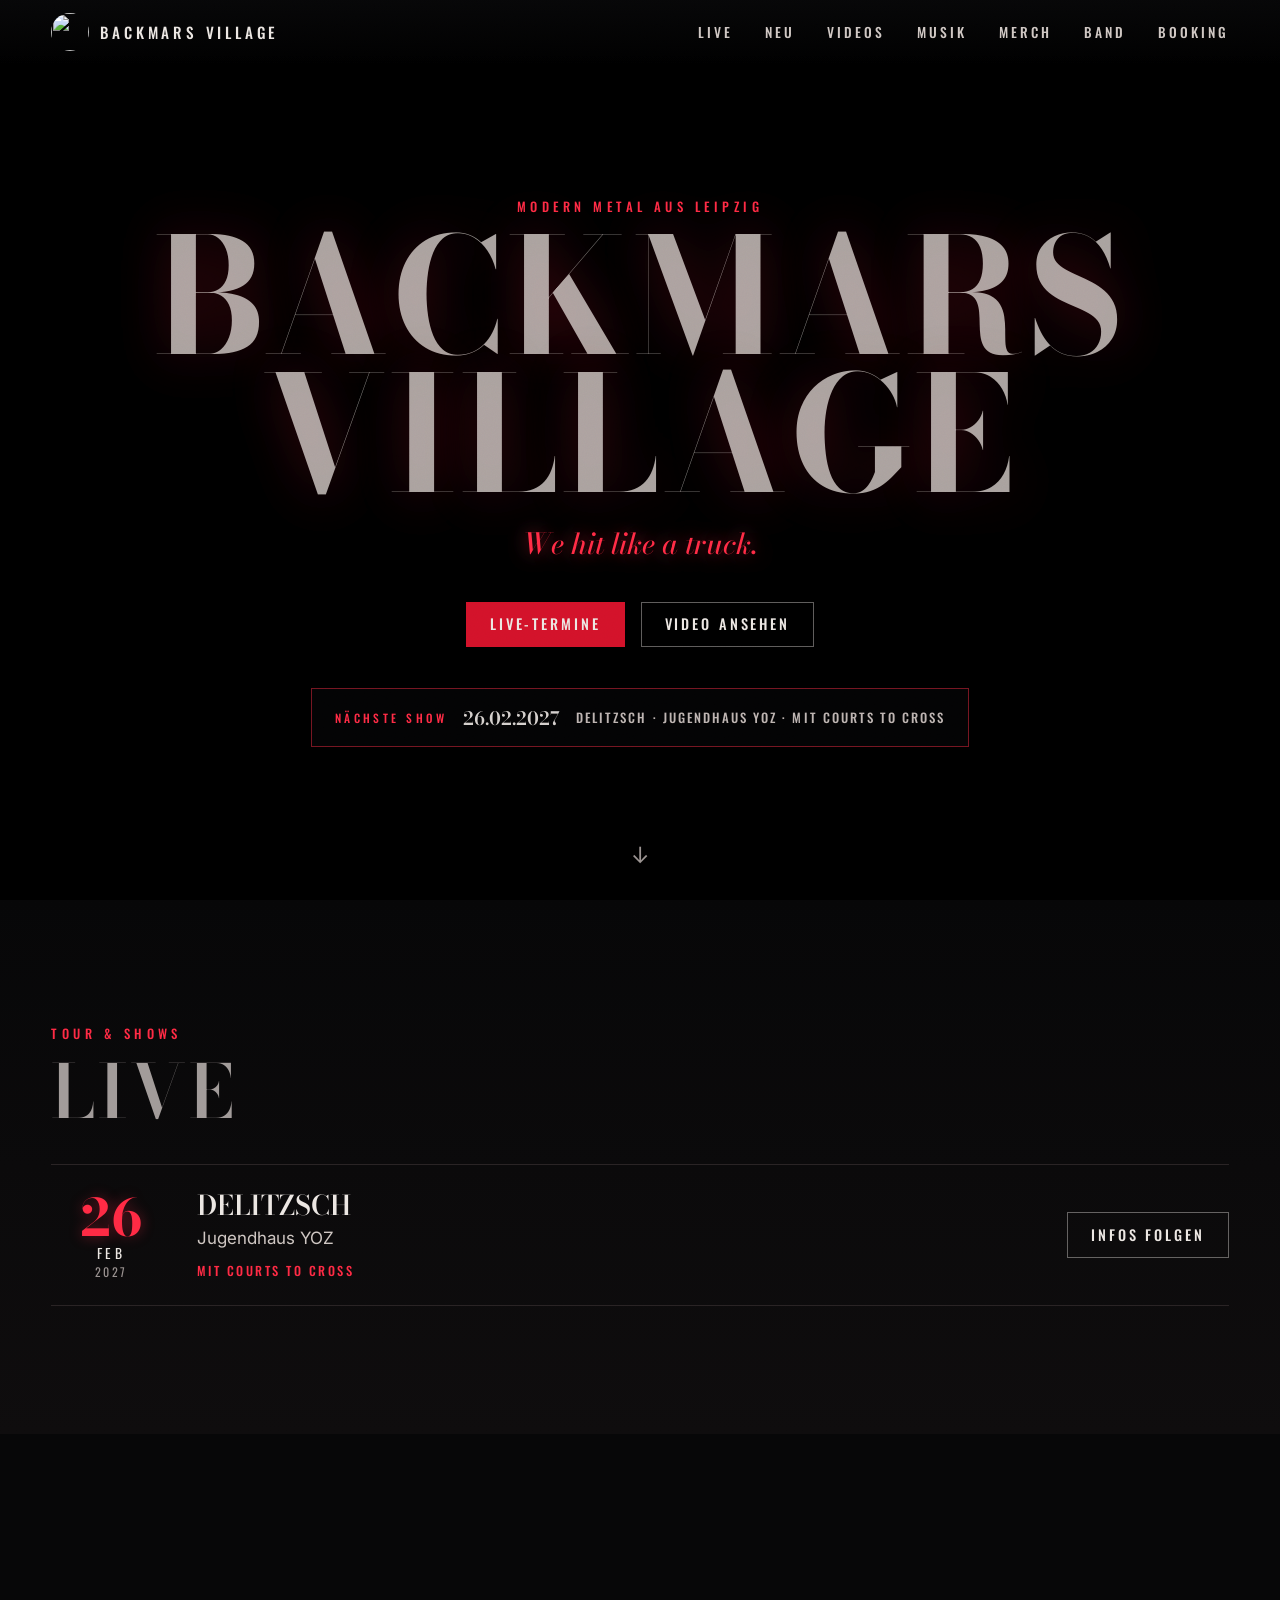
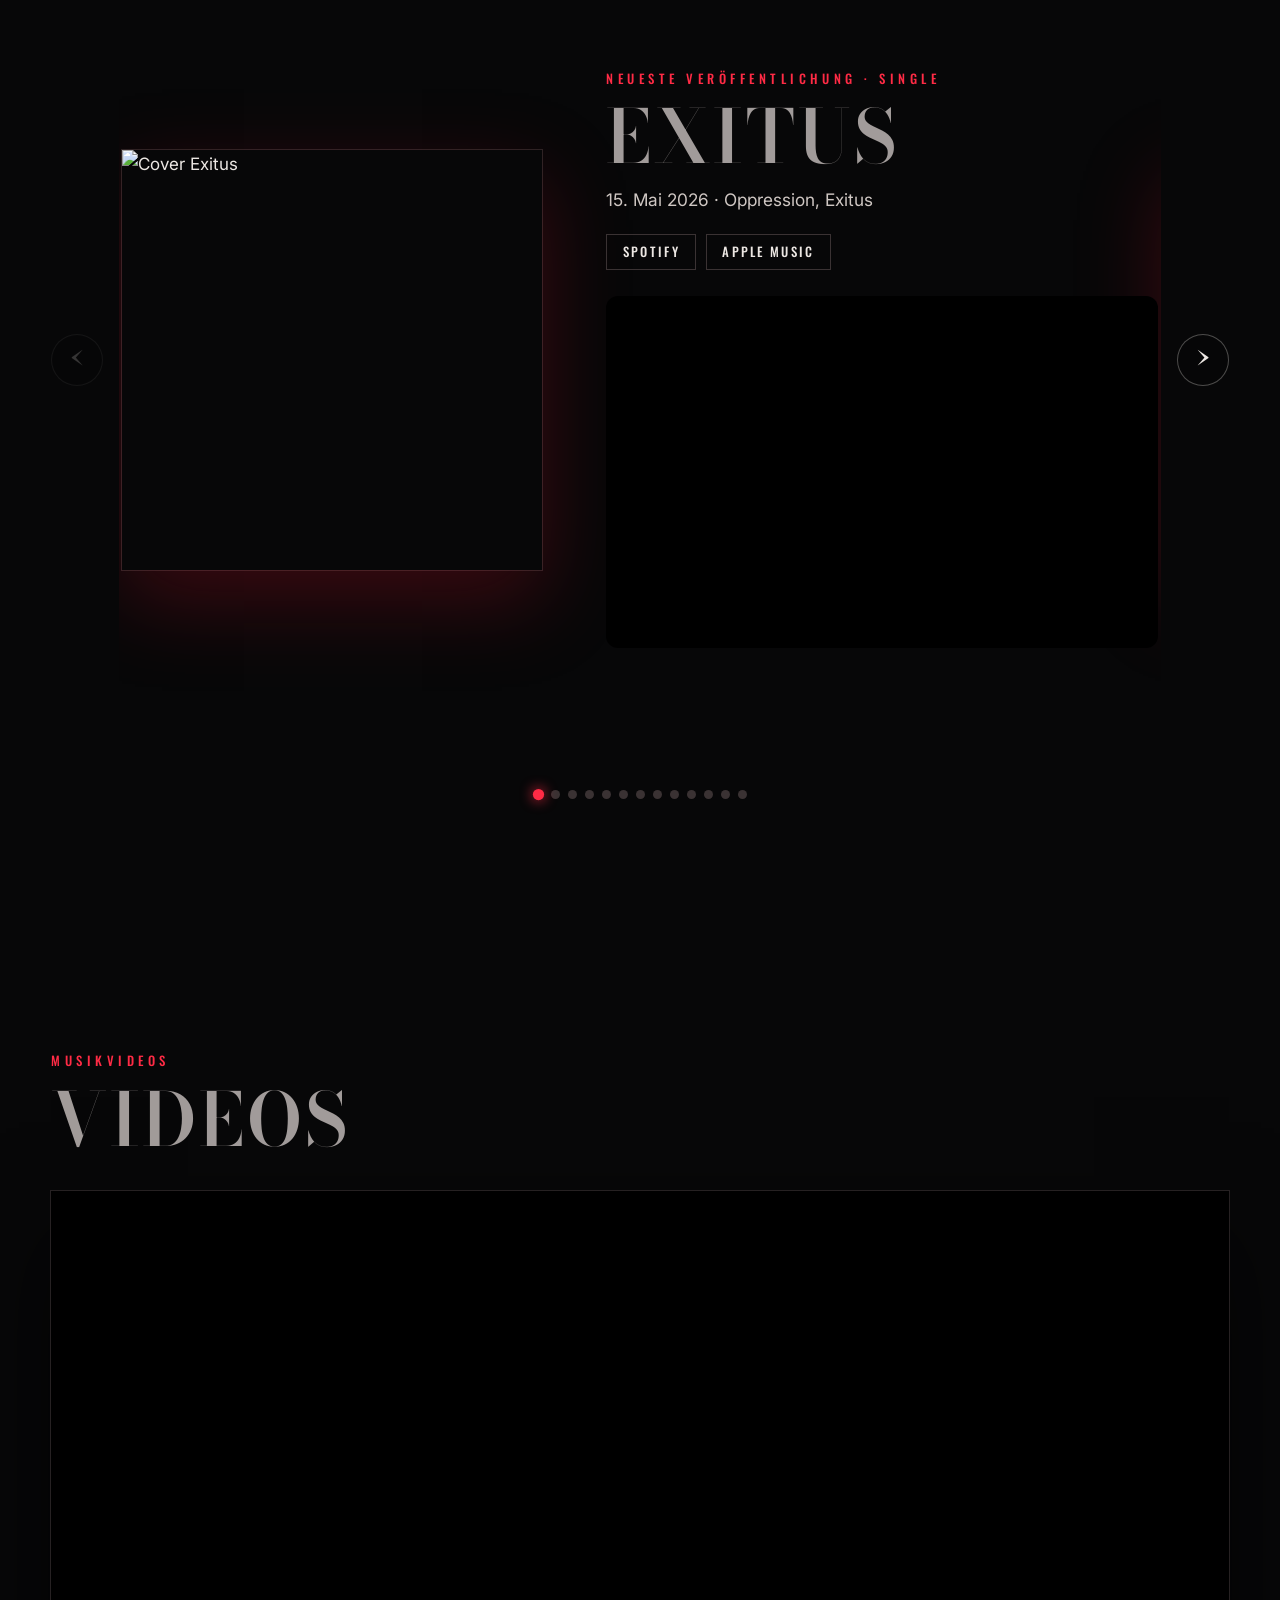
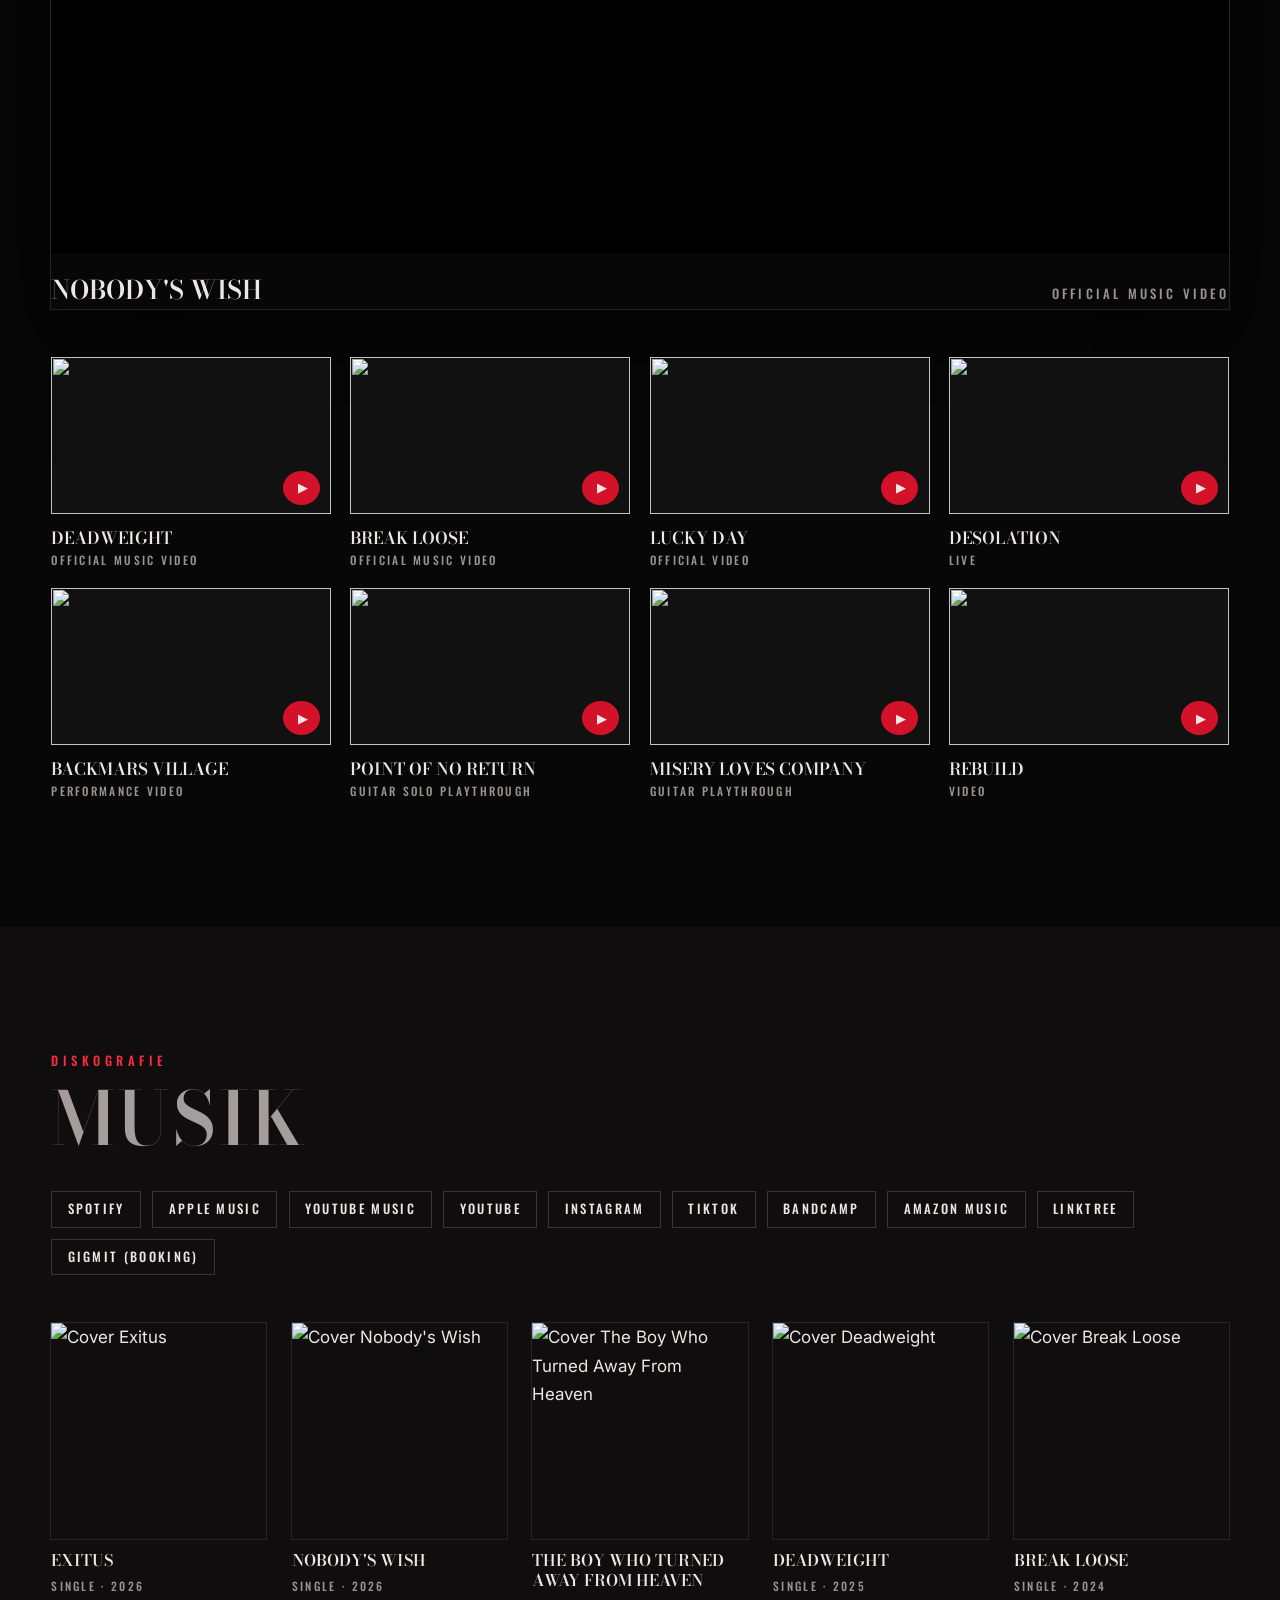
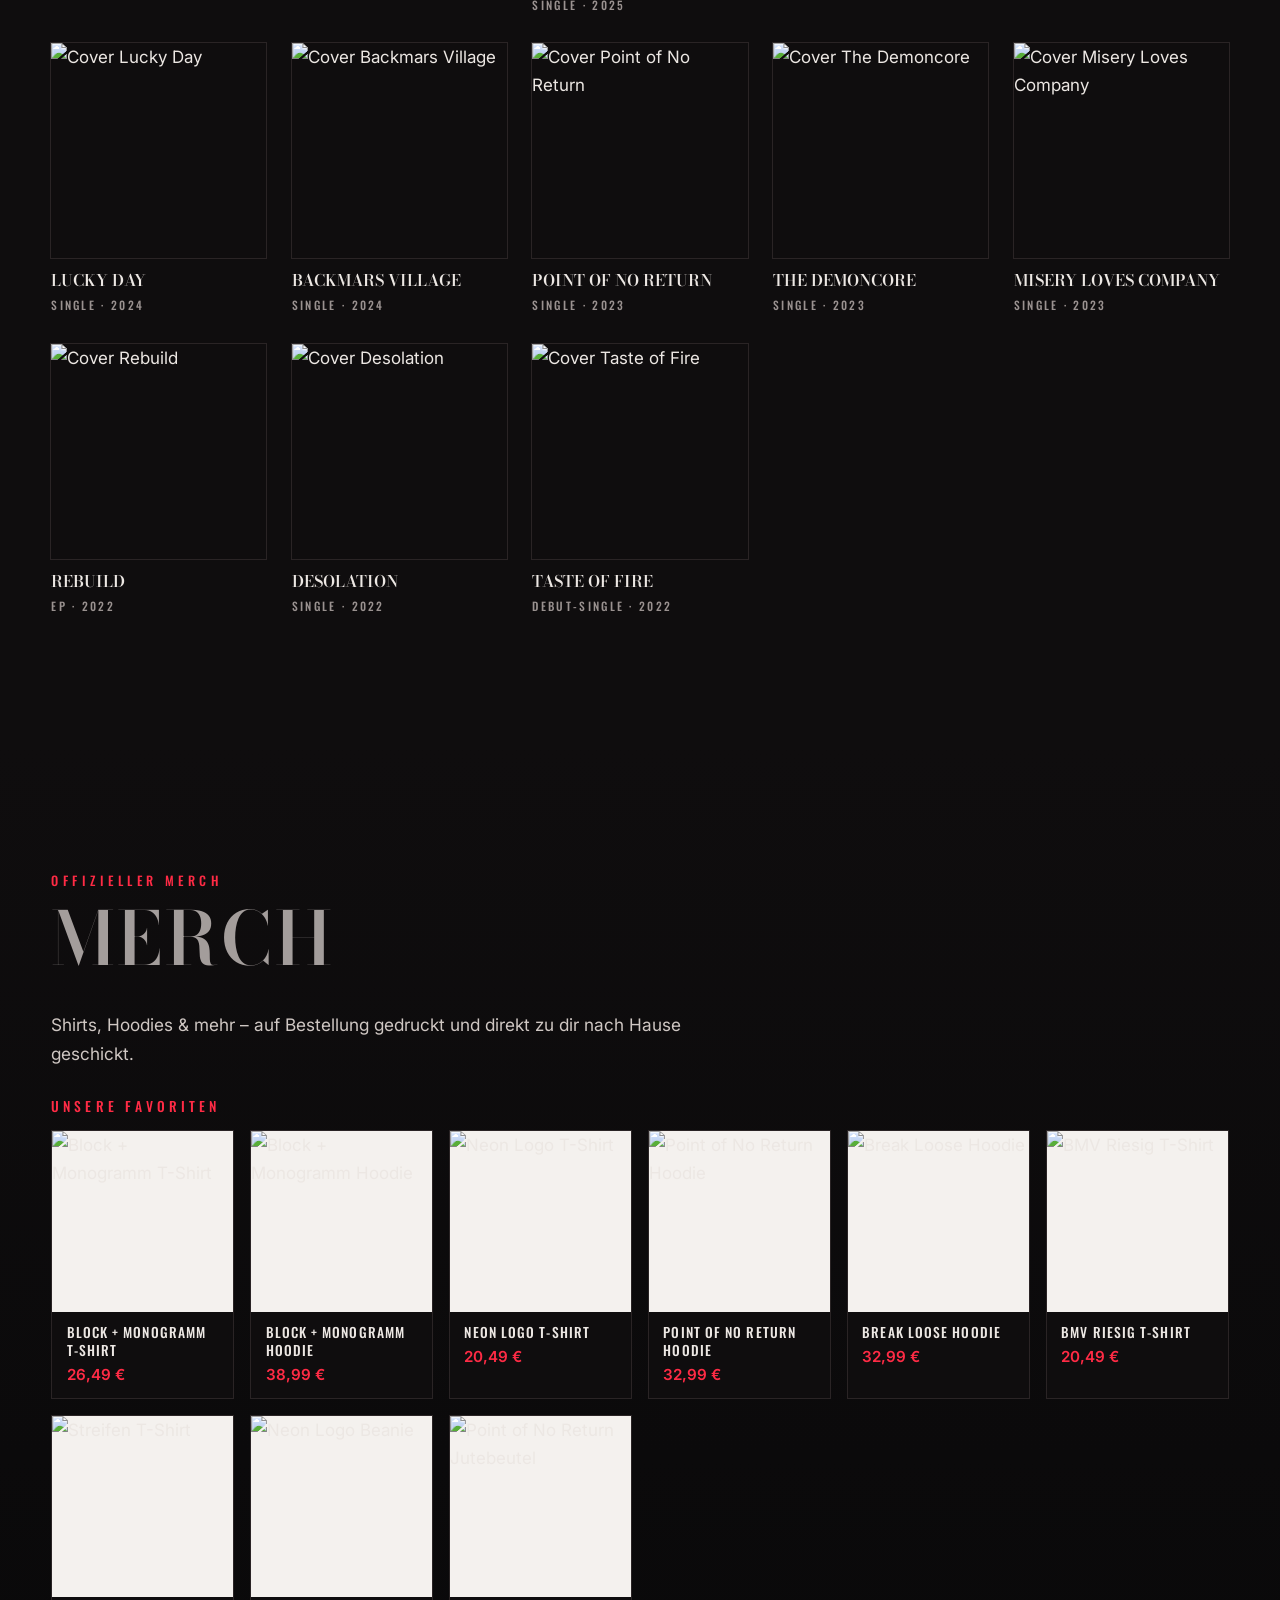
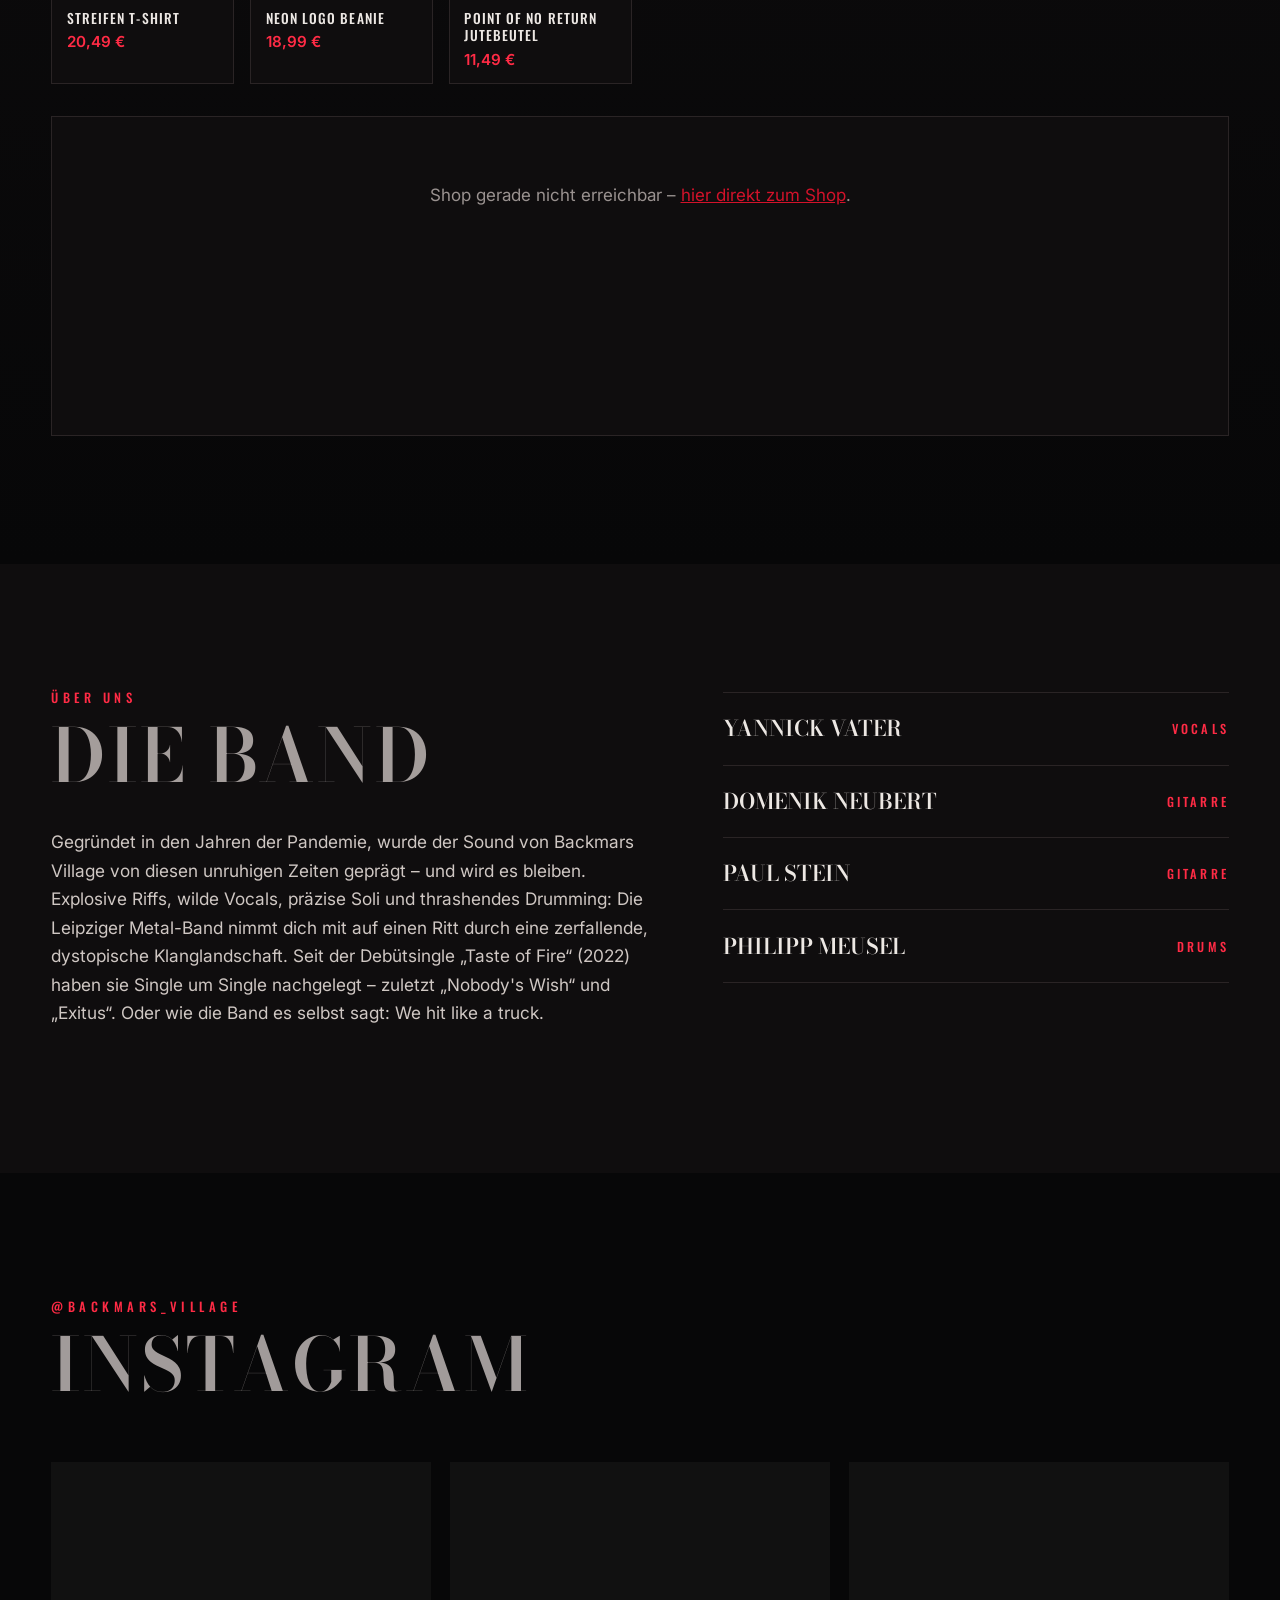
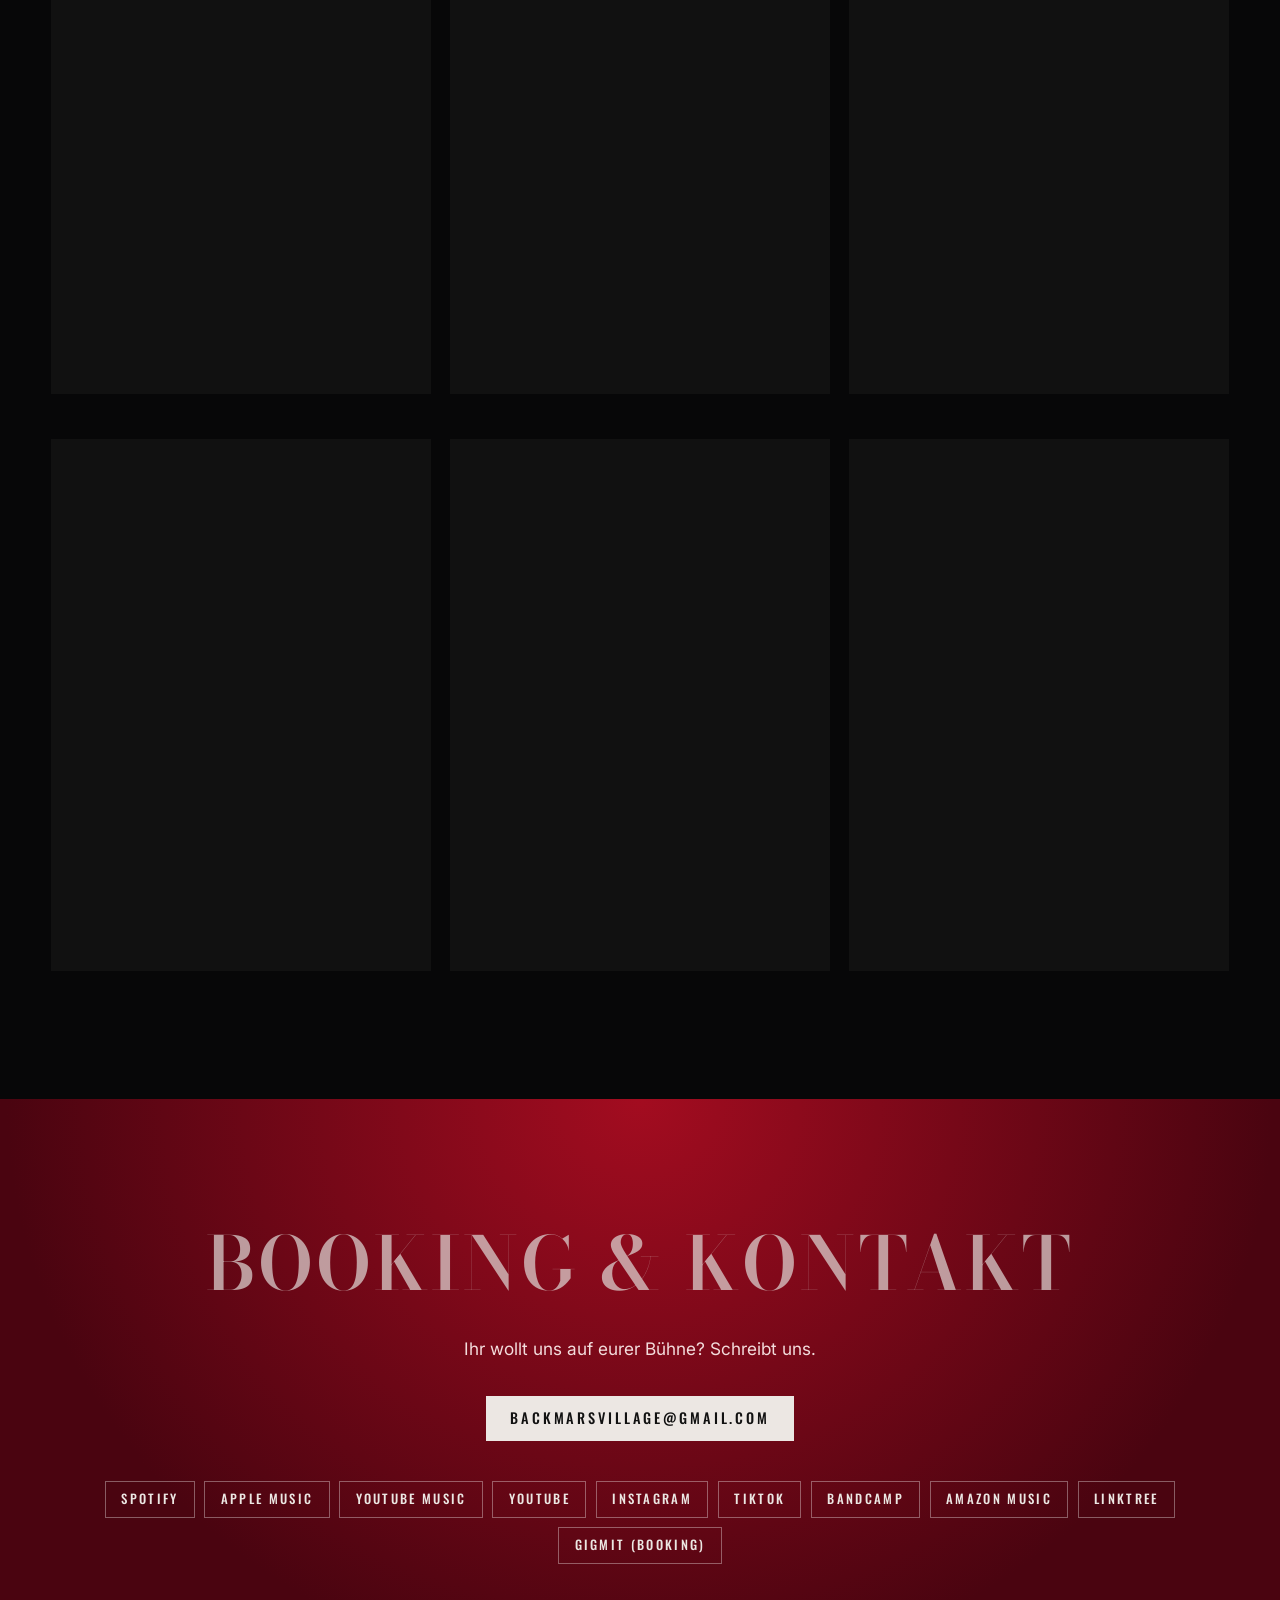
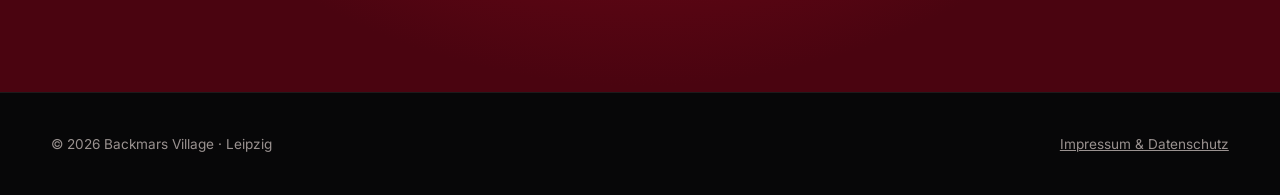
==== commit 88c70262: "Favoriten: ganze Produkte statt Ausschnitt zeigen" ====
--- a/index.html
+++ b/index.html
@@ -145,6 +145,6 @@
     <form method="dialog"><button class="btn btn--red">Schließen</button></form>
   </dialog>
 
-  <script src="app.js?v=7"></script>
+  <script src="app.js?v=8"></script>
 </body>
 </html>
